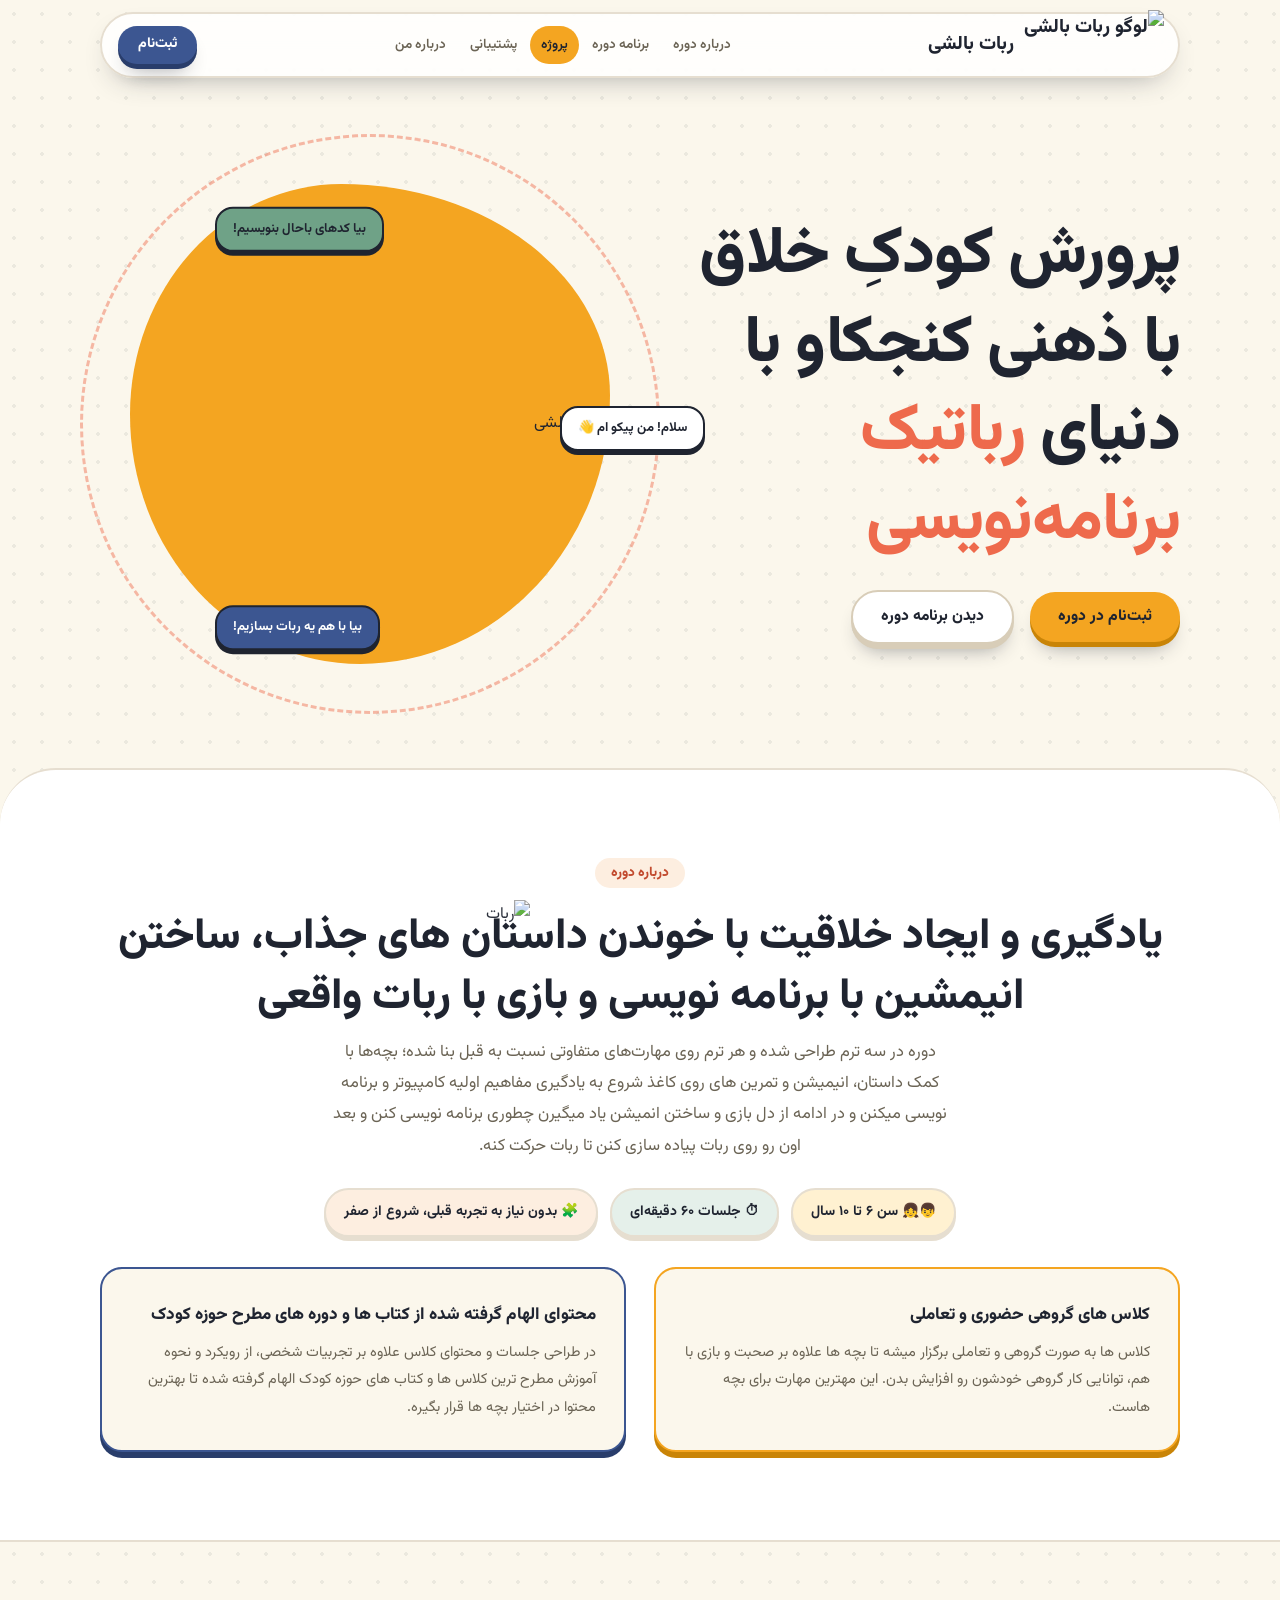
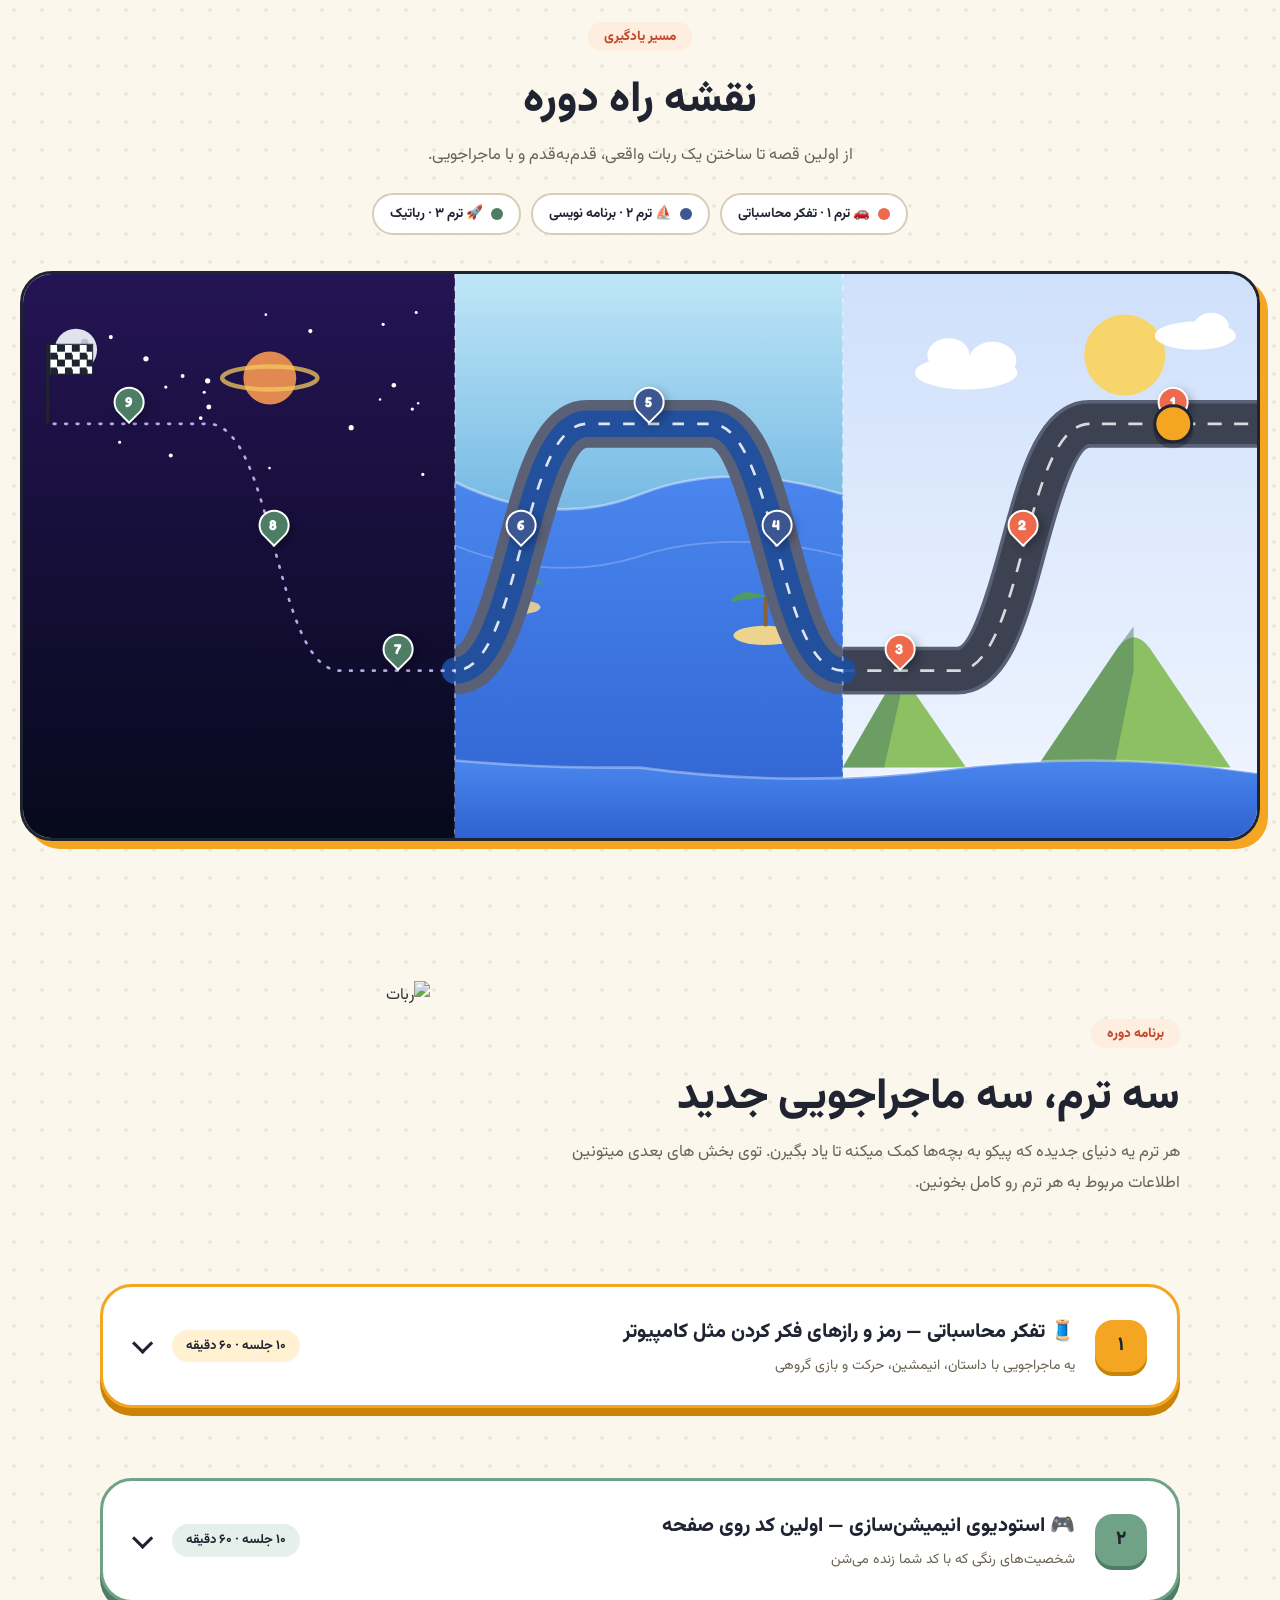
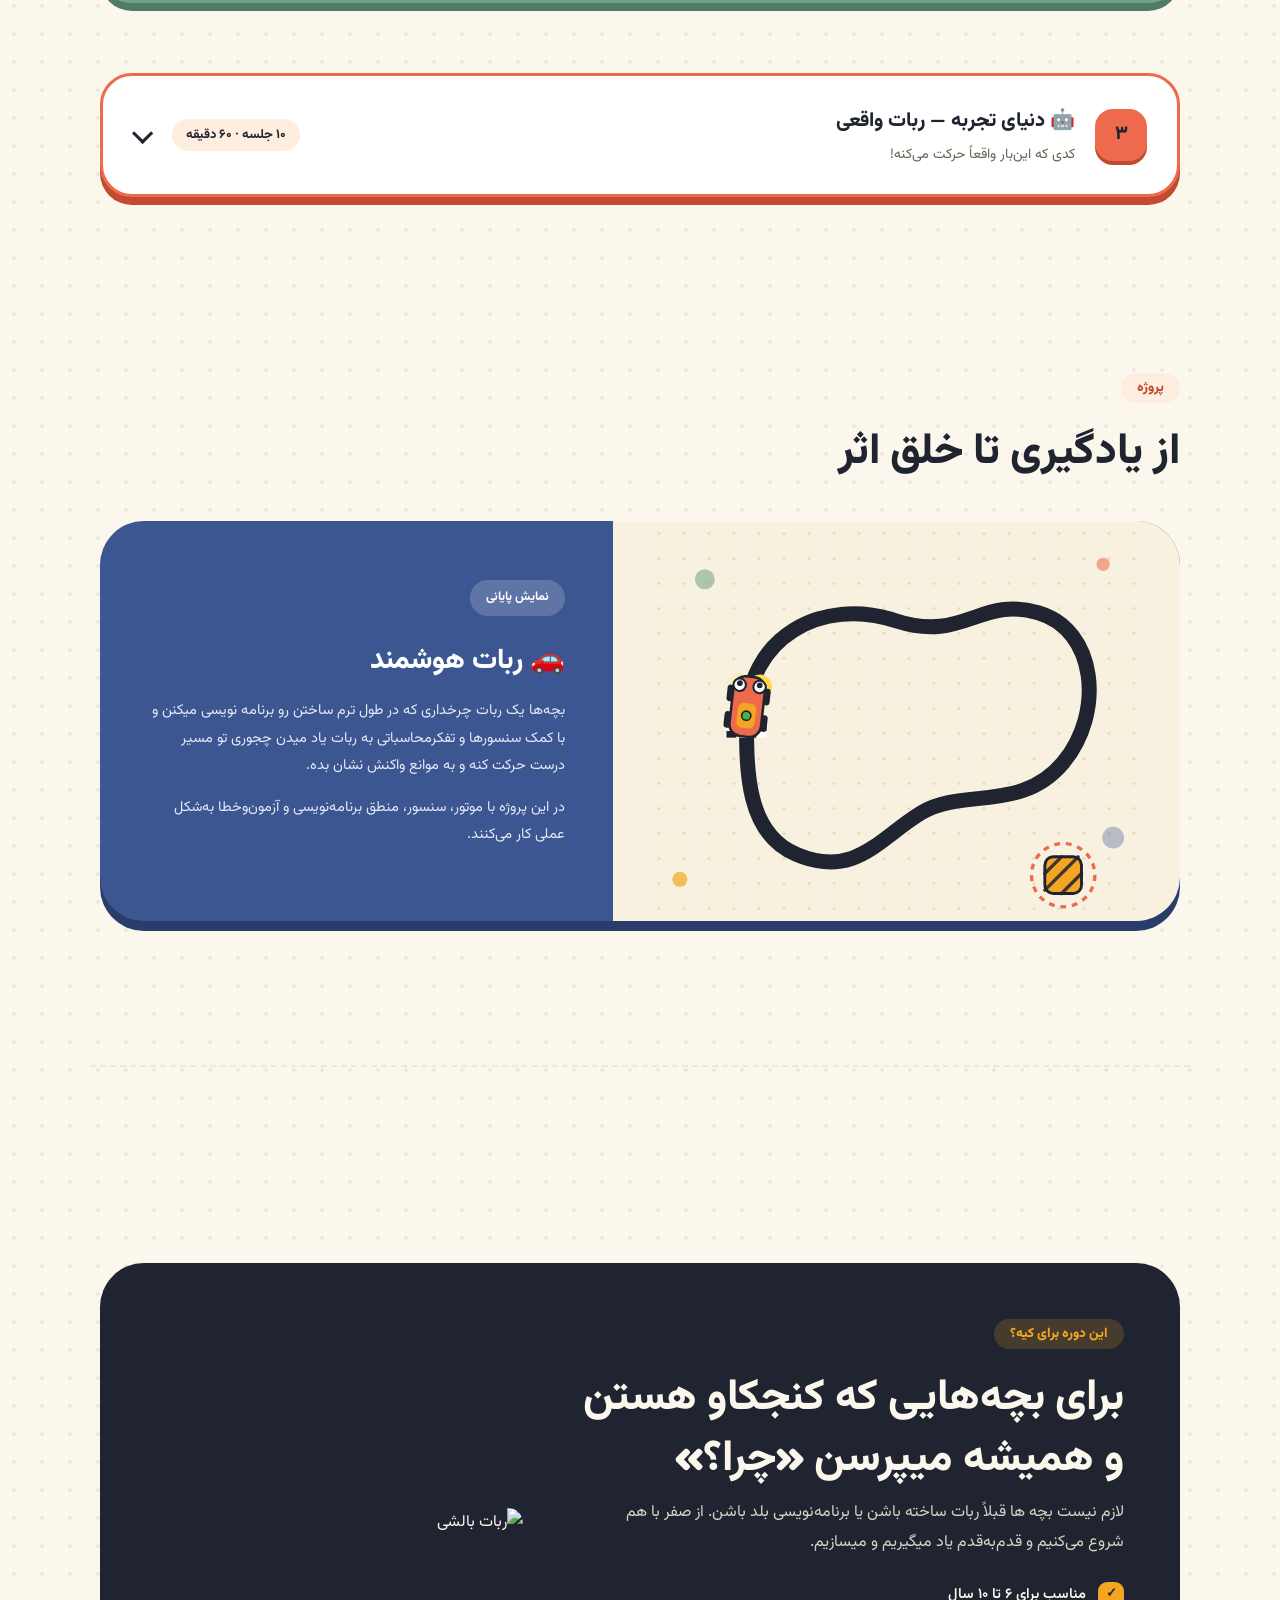
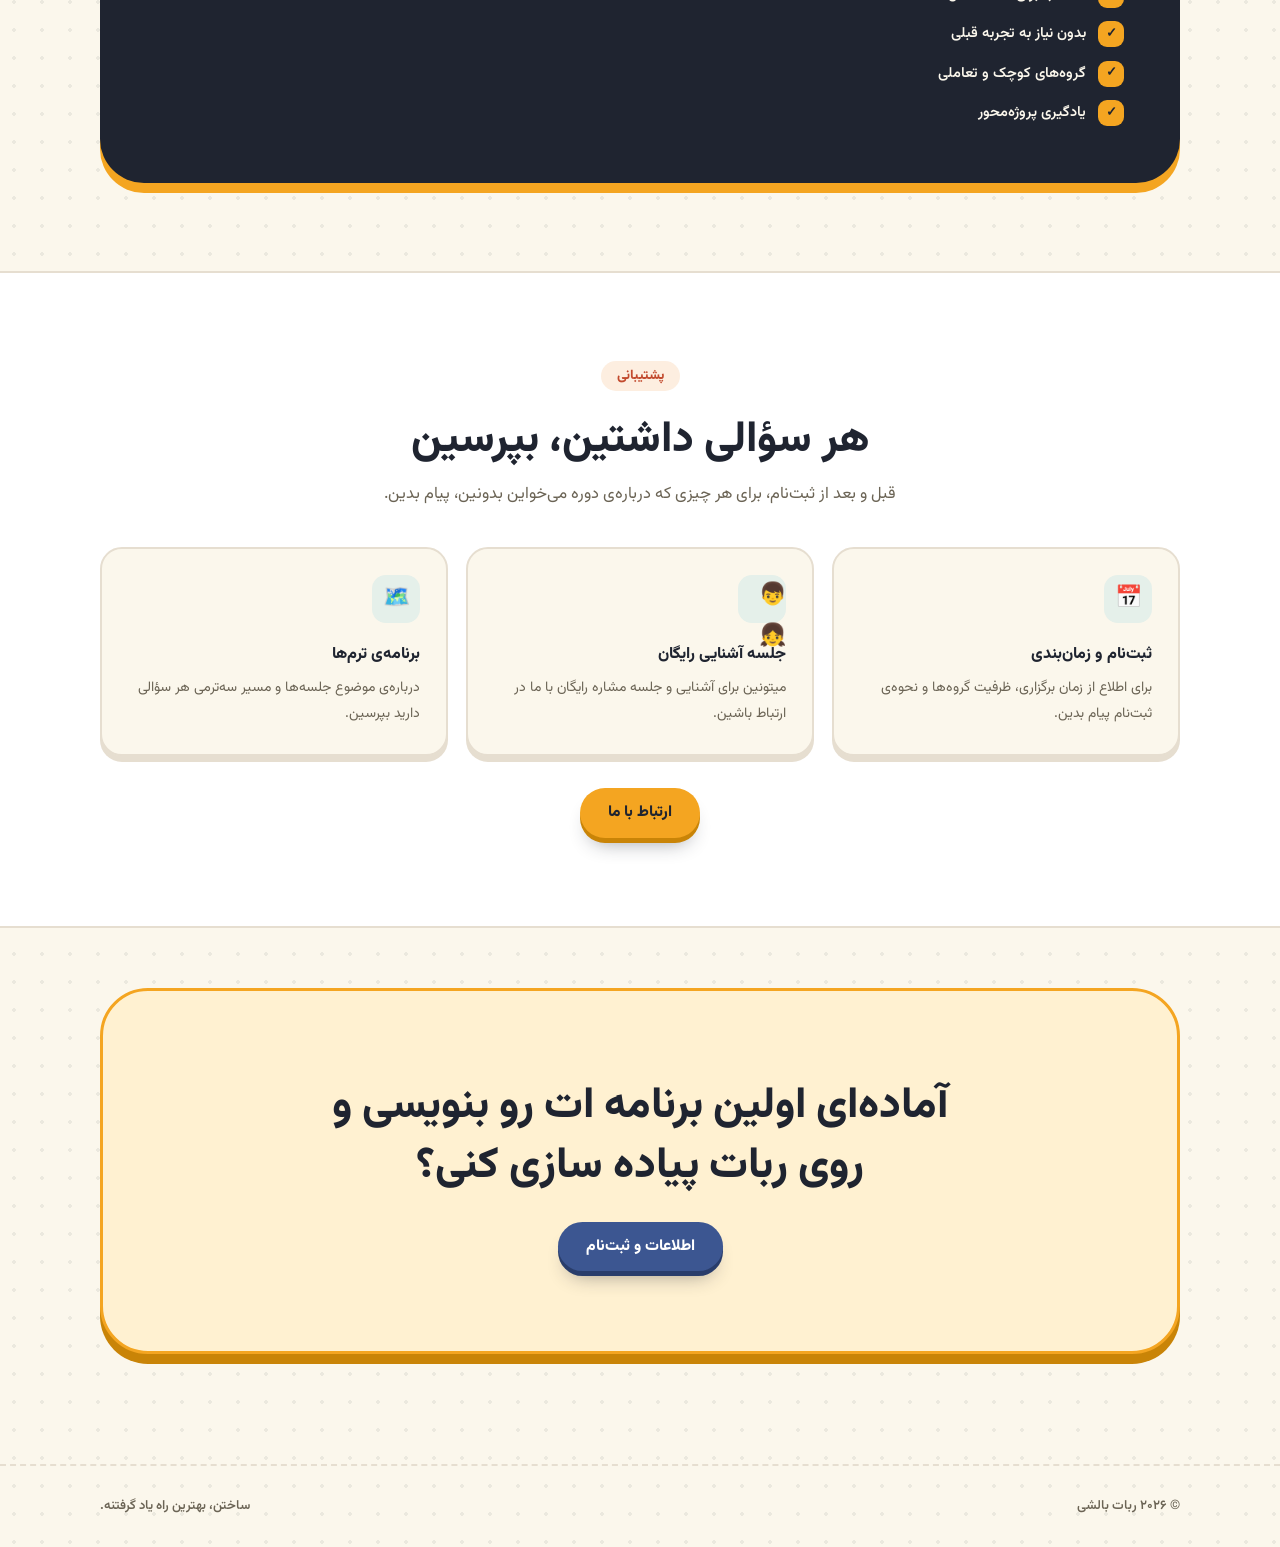
==== index.html @ 6a8cf18a "clean the code" ====
<!DOCTYPE html>
<html lang="fa" dir="rtl">
  <!-- Google tag (gtag.js) -->
<script async src="https://www.googletagmanager.com/gtag/js?id=G-LQQ4ME4WLW"></script>
<script>
  window.dataLayer = window.dataLayer || [];
  function gtag(){dataLayer.push(arguments);}
  gtag('js', new Date());

  gtag('config', 'G-LQQ4ME4WLW');
</script>
<head>
<meta charset="UTF-8">
<meta name="viewport" content="width=device-width, initial-scale=1.0">
<title>ربات بالشی | دوره رباتیک و برنامه‌نویسی کودکان</title>

<script>document.documentElement.classList.add('js');</script>
<link rel="preconnect" href="https://fonts.googleapis.com">
<link rel="preconnect" href="https://fonts.gstatic.com" crossorigin>
<link href="https://fonts.googleapis.com/css2?family=Fredoka:wght@500;600;700&family=Vazirmatn:wght@400;500;600;700;800&display=swap" rel="stylesheet">

<link rel="stylesheet" href="style.css">
</head>
<body>


<header>
  <div class="wrap nav">
    <a href="#" class="brand"><img src="assets/logo.png" alt="لوگو ربات بالشی" style="height: 70px; width: auto; vertical-align: middle;">ربات بالشی</a>
    <div class="nav-quick">
      <a href="#curriculum" data-i18n="nav_curriculum">برنامه دوره</a>
      <a href="instructor.html" data-i18n="nav_instructor">درباره من</a>
    </div>
    <nav class="nav-links" id="navLinks">
      <a href="#about" data-i18n="nav_about">درباره دوره</a>
      <a href="#curriculum" data-i18n="nav_curriculum">برنامه دوره</a>
      <a href="#project" data-i18n="nav_project">نمونه پروژه</a>
      <a href="#support" data-i18n="nav_support">پشتیبانی</a>
      <a href="instructor.html" data-i18n="nav_instructor">درباره من</a>
    </nav>
    <div class="nav-right">
      <!-- <div class="switcher">
        <div class="lang-group" role="group" aria-label="Language">
          <button class="lang-btn" data-lang="fa" onclick="setLang('fa')">فا</button>
          <button class="lang-btn" data-lang="en" onclick="setLang('en')">EN</button>
          <button class="lang-btn" data-lang="it" onclick="setLang('it')">IT</button>
        </div>
        <button class="theme-btn" id="themeBtn" onclick="toggleTheme()" aria-label="Toggle theme">🌙</button>
      </div> -->
      <a href="#register" class="nav-cta" data-i18n="nav_cta">ثبت‌نام</a>
      <button type="button" class="menu-btn" id="menuBtn" aria-expanded="false" aria-controls="navLinks"><i></i><i></i><i></i><span class="sr-only" data-i18n="nav_menu">منو</span></button>
    </div>
  </div>
</header>


<main>
  <!-- HERO -->
  <section class="hero" style="position: relative;">
    <div class="wrap hero-grid">
      <div>
        <h1 data-i18n="hero_h1">کودکان خلاق و کنکجاو با کدنویسی، رباتیک و هوش مصنوعی</h1>
        <div class="hero-actions">
          <a href="#register" class="btn btn-solid" data-i18n="btn_register">ثبت‌نام در دوره</a>
          <a href="#curriculum" class="btn btn-ghost" data-i18n="btn_curriculum">دیدن برنامه دوره</a>
        </div>
      </div>

      <div class="hero-art">
        <div class="art-blob" data-depth="-10"></div>
          <div class="speech speech-1" data-i18n="speech_1">سلام! من ربات بالشی ام 👋</div>
          <div class="speech speech-2" data-i18n="speech_2">بیا با کمک من یه ربات بسازیم!</div>
          <div class="speech speech-3" data-i18n="speech_3">بیا با هم کدهای باحال بنویسیم!</div>
        <img src="assets/pillowBot.png" alt="ربات بالشی" class="robot-head-img" data-depth="12" draggable="false">
      </div>
    </div>
  </section>

  <!-- ABOUT / SOURCES -->
  <section class="about" id="about" style="position: relative;">
     <img src="assets/pillowBot_majic.png" alt="ربات" class="moving-sticker pos-about-1" data-depth="14" draggable="false" style="width: 450px; top: 130px; left: 80px;">
    <div class="wrap">
      <div class="kicker" data-i18n="about_kicker">درباره دوره</div>
      <h2 data-i18n="about_h2" class="text-center">یادگیری قدم‌به‌قدم، از بازی تا کدنویسی واقعی</h2>
      <p class="lede" data-i18n="about_lede">
        دوره در سه ترم پشت‌سرهم طراحی شده و هر ترم روی مهارت‌های ترم قبل بنا می‌شود؛ بچه‌ها بدون این‌که حس کنند دارند «درس» می‌خوانند، مفاهیم اصلی علوم کامپیوتر را از دل بازی و ساختن یاد می‌گیرند.
      </p>
      <div class="fact-row">
        <div class="fact-chip" data-i18n="fact1">👦 سن ۶ تا ۱۰ سال</div>
        <div class="fact-chip" data-i18n="fact2">⏱ جلسات ۶۰ دقیقه‌ای</div>
        <div class="fact-chip" data-i18n="fact3">🧩 بدون نیاز به تجربه قبلی</div>
      </div>

      <div class="about-grid">
        <div class="about-card reveal">
          <h3 data-i18n="card1_title">گروه کوچک، توجه بیشتر</h3>
          <p data-i18n="card1_p">هر گروه فقط ۵ کودک است تا هر بچه در طول جلسه واقعاً دست‌به‌کار شود، نه فقط تماشا کند.</p>
        </div>
        <div class="about-card reveal">
          <h3 data-i18n="card2_title">منبع و الهام‌بخش دوره</h3>
          <p data-i18n="card2_p"></p>
        </div>
      </div>
    </div>
  </section>

<!-- ROADMAP -->
  <section class="roadmap-section" id="roadmap">
    <div class="wrap">
      <div class="kicker" data-i18n="rm_kicker">مسیر یادگیری</div>
      <h2 data-i18n="rm_h2">نقشه راه دوره </h2>
      <p class="lede" data-i18n="rm_lede">از اولین قصه تا ساختن یک ربات واقعی، قدم‌به‌قدم و با ماجراجویی.</p>
      <div class="rm-legend">
        <span class="rm-chip t1" data-i18n="rm_t1">ترم ۱ · تفکر محاسابی</span>
        <span class="rm-chip t2" data-i18n="rm_t2">ترم ۲ · برنامه نویسی</span>
        <span class="rm-chip t3" data-i18n="rm_t3">ترم ۳ · رباتیک</span>
      </div>
    </div>

    <div class="rm-frame">
      <div class="rm-scroll">
        <div class="rm-stage">
          <svg class="rm-svg" viewBox="0 0 1400 640" aria-hidden="true">
            <defs>
              <linearGradient id="zone1Sky" x1="0" y1="0" x2="0" y2="1">
                <stop offset="0" style="stop-color:var(--rm-sky-a)"/><stop offset="1" style="stop-color:var(--rm-sky-b)"/>
              </linearGradient>
              <linearGradient id="zone2Sky" x1="0" y1="0" x2="0" y2="1">
                <stop offset="0" stop-color="#bfe6f7"/><stop offset=".55" stop-color="#5fabde"/><stop offset="1" stop-color="#215f9e"/>
              </linearGradient>
              <linearGradient id="zone3Sky" x1="0" y1="0" x2="0" y2="1">
                <stop offset="0" stop-color="#241454"/><stop offset="1" stop-color="#07091c"/>
              </linearGradient>
              <linearGradient id="rmSea" x1="0" y1="0" x2="0" y2="1">
                <stop offset="0" stop-color="#4a86ee"/><stop offset="1" stop-color="#2f62d0"/>
              </linearGradient>
            </defs>

            <!-- three worlds, side by side: term 1 = road, term 2 = sea, term 3 = space -->
            <rect x="0" y="0" width="470" height="640" fill="url(#zone1Sky)"/>
            <rect x="470" y="0" width="440" height="640" fill="url(#zone2Sky)"/>
            <rect x="910" y="0" width="490" height="640" fill="url(#zone3Sky)"/>

            <!-- ===== world 1 — by road (term 1) ===== -->
            <circle class="rm-sun" cx="150" cy="92" r="46"/>
            <g class="rm-cloud"><ellipse cx="70" cy="70" rx="46" ry="16"/><ellipse cx="52" cy="60" rx="20" ry="16"/></g>
            <g class="rm-cloud"><ellipse cx="330" cy="112" rx="58" ry="19"/><ellipse cx="300" cy="98" rx="27" ry="21"/><ellipse cx="350" cy="92" rx="24" ry="19"/></g>
            <g class="rm-hill">
              <path class="h1" d="M30 560 L122 424 Q140 400 158 424 L250 560Z"/>
              <path class="h2" d="M140 400 Q158 424 158 424 L250 560 L162 560 L140 450Z"/>
              <path class="h1" d="M330 560 L392 470 Q405 452 418 470 L470 560Z"/>
              <path class="h2" d="M405 452 Q418 470 418 470 L470 560 L423 560 L405 480Z"/>
            </g>
            <path class="rm-road-edge" d="M-20 170 H190 C265 170 265 450 340 450 H470"/>
            <path class="rm-road" d="M-20 170 H190 C265 170 265 450 340 450 H470"/>
            <path class="rm-road-dash" id="road1" d="M-20 170 H190 C265 170 265 450 340 450 H470"/>

            <!-- ===== world 2 — by sea (term 2) ===== -->
            <path class="rm-ocean" d="M470 250 Q600 210 700 250 T910 236 V640 H470Z"/>
            <path class="rm-ocean-line" d="M470 250 Q600 210 700 250 T910 236"/>
            <path class="rm-ocean-line soft" d="M470 320 Q600 288 700 320 T910 308"/>
            <g class="rm-island">
              <ellipse cx="558" cy="410" rx="36" ry="11"/>
              <rect x="555" y="366" width="5" height="34" rx="2"/>
              <path d="M558 366 Q532 356 522 376 Q542 370 558 366Z"/>
              <path d="M558 366 Q586 354 598 372 Q574 368 558 366Z"/>
            </g>
            <g class="rm-island small">
              <ellipse cx="838" cy="378" rx="25" ry="8"/>
              <rect x="836" y="346" width="4" height="26" rx="2"/>
              <path d="M838 346 Q818 338 810 353 Q826 349 838 346Z"/>
            </g>
            <path class="rm-road-edge" d="M470 450 C545 450 545 170 620 170 H760 C835 170 835 450 910 450"/>
            <path class="rm-sea-lane" d="M470 450 C545 450 545 170 620 170 H760 C835 170 835 450 910 450"/>
            <path class="rm-sea-dash" id="road2" d="M470 450 C545 450 545 170 620 170 H760 C835 170 835 450 910 450"/>

            <!-- ===== world 3 — in space (term 3) ===== -->
            <g class="rm-stars"><circle cx="1074.0" cy="64.7" r="2.4"/><circle cx="958.3" cy="153.3" r="1.9"/><circle cx="951.7" cy="146.7" r="1.4"/><circle cx="1124.5" cy="46.1" r="1.5"/><circle cx="1120.3" cy="220.2" r="1.5"/><circle cx="1027.7" cy="174.3" r="2.9"/><circle cx="1190.5" cy="121.2" r="3.0"/><circle cx="946.4" cy="227.4" r="1.8"/><circle cx="991.4" cy="57.1" r="1.8"/><circle cx="1300.4" cy="71.6" r="2.3"/><circle cx="1218.9" cy="115.7" r="2.2"/><circle cx="953.9" cy="43.7" r="1.7"/><circle cx="1238.0" cy="128.3" r="1.8"/><circle cx="1194.4" cy="134.2" r="1.8"/><circle cx="1290.4" cy="190.8" r="1.7"/><circle cx="1189.2" cy="150.8" r="2.8"/><circle cx="1260.5" cy="96.2" r="3.0"/><circle cx="979.3" cy="126.2" r="2.6"/><circle cx="994.9" cy="142.5" r="1.4"/><circle cx="1232.4" cy="205.9" r="2.3"/><circle cx="1327.7" cy="102.2" r="2.5"/><circle cx="1198.4" cy="163.4" r="2.1"/></g>
            <circle class="rm-planet" cx="1120" cy="118" r="30"/>
            <ellipse class="rm-planet-ring" cx="1120" cy="118" rx="54" ry="13"/>
            <circle class="rm-moon" cx="1340" cy="86" r="24"/>
            <circle class="rm-moon-crater" cx="1330" cy="78" r="4.5"/>
            <circle class="rm-moon-crater" cx="1349" cy="94" r="3.5"/>
            <path class="rm-trail" id="road3" d="M910 450 H1040 C1115 450 1115 170 1190 170 H1372"/>

            <!-- soft dashed dividers where one world meets the next -->
            <line class="rm-zone-divider" x1="470" y1="0" x2="470" y2="640"/>
            <line class="rm-zone-divider" x1="910" y1="0" x2="910" y2="640"/>

            <!-- shoreline: only under the road and sea worlds -->
            <path d="M0 566 Q175 540 350 562 T700 560 Q810 561 910 552 V640 H0Z" fill="url(#rmSea)"/>
            <path d="M0 566 Q175 540 350 562 T700 560 Q810 561 910 552" fill="none" stroke="#fff" stroke-opacity=".35" stroke-width="3"/>
          </svg>

          <div class="rm-stop t1 flat-high" style="--x:6.79;--y:26.56;--i:1" role="button" tabindex="0" aria-pressed="false">
            <img class="rm-mascot" src="assets/pillowBot_taxi.png" alt="" draggable="false">
            <div class="rm-pin"><span>1</span></div>
            <!-- <div class="rm-label" data-i18n="rm_s1">🗺️ نقشه‌ی قدم‌ها</div> -->
          </div>
          <div class="rm-stop t1 down below" style="--x:18.93;--y:48.44;--i:2" role="button" tabindex="0" aria-pressed="false">
            <div class="rm-pin"><span>2</span></div>
            <!-- <div class="rm-label" data-i18n="rm_s2">🔍 شکارچی الگو</div> -->
          </div>
          <div class="rm-stop t1 flat-low" style="--x:28.93;--y:70.31;--i:3" role="button" tabindex="0" aria-pressed="false">
            <div class="rm-pin"><span>3</span></div>
            <!-- <div class="rm-label" data-i18n="rm_s3">🐞 شکار باگ</div> -->
          </div>
          <div class="rm-stop t2 up" style="--x:38.93;--y:48.44;--i:4" role="button" tabindex="0" aria-pressed="false">
            <div class="rm-pin"><span>4</span></div>
            <!-- <div class="rm-label" data-i18n="rm_s4">🎮 سلام اسکرچ</div> -->
          </div>
          <div class="rm-stop t2 flat-high" style="--x:49.29;--y:26.56;--i:5" role="button" tabindex="0" aria-pressed="false">
            <img class="rm-mascot" src="assets/pillowBot_pirate.png" alt="" draggable="false">
            <div class="rm-pin"><span>5</span></div>
            <!-- <div class="rm-label" data-i18n="rm_s5">🚀 بازی فضایی</div> -->
          </div>
          <div class="rm-stop t2 down" style="--x:59.64;--y:48.44;--i:6" role="button" tabindex="0" aria-pressed="false">
            <div class="rm-pin"><span>6</span></div>
            <!-- <div class="rm-label" data-i18n="rm_s6">🎬 جشنواره انیمیشن</div> -->
          </div>
          <div class="rm-stop t3 flat-low" style="--x:69.64;--y:70.31;--i:7" role="button" tabindex="0" aria-pressed="false">
            <div class="rm-pin"><span>7</span></div>
            <!-- <div class="rm-label" data-i18n="rm_s7">🤖 سلام ربات</div> -->
          </div>
          <div class="rm-stop t3 up below" style="--x:79.64;--y:48.44;--i:8" role="button" tabindex="0" aria-pressed="false">
            <img class="rm-mascot" src="assets/pillowBot_nasa.png" alt="" draggable="false">
            <div class="rm-pin"><span>8</span></div>
            <!-- <div class="rm-label" data-i18n="rm_s8">👀 چشم‌های ربات</div> -->
          </div>
          <div class="rm-stop t3 flat-high" style="--x:91.43;--y:26.56;--i:9" role="button" tabindex="0" aria-pressed="false">
            <div class="rm-pin"><span>9</span></div>
            <!-- <div class="rm-label" data-i18n="rm_s9">🚗 ماشین هوشمند</div> -->
          </div>

          <div class="rm-finish" style="--x:98.00;--y:26.56">
            <div class="rm-flag"></div>
            <!-- <div class="rm-label" data-i18n="rm_finish">🏁 خط پایان</div> -->
          </div>

          <div class="rm-rider" id="rmRider" style="--x:6.79;--y:26.56" aria-hidden="true"><span></span></div>
        </div>
      </div>
      <p class="rm-hint" data-i18n="rm_hint">↔ برای دیدن کل مسیر بکشید</p>

      <!-- کارت توضیح ایستگاه انتخاب‌شده (با JS پر می‌شود) -->
      <!-- <div class="rm-panel" id="rmPanel" aria-live="polite">
        <img class="rm-panel-img" id="rmPanelImg" alt="" draggable="false">
        <div class="rm-panel-body">
          <span class="rm-chip" id="rmPanelTerm"></span>
          <h3 id="rmPanelTitle"></h3>
          <p id="rmPanelDesc"></p>
        </div>
        <div class="rm-panel-ctrl">
          <span class="rm-count" id="rmCount"></span>
          <button type="button" class="rm-panel-link" id="rmPanelLink" data-i18n="rm_more"></button>
          <div class="rm-btns">
            <button type="button" class="btn btn-ghost rm-btn" id="rmPrev" data-i18n="rm_prev">قبلی</button>
            <button type="button" class="btn btn-ghost rm-btn" id="rmPlay"></button>
            <button type="button" class="btn btn-solid rm-btn" id="rmNext" data-i18n="rm_next">بعدی</button>
          </div>
        </div>
      </div> -->
    </div>
  </section>

  <!-- CURRICULUM -->
  <section class="curriculum" id="curriculum" style="position: relative;">
    <img src="assets/pillowBot_student.png" alt="ربات" class="moving-sticker pos-curr-1" data-depth="18" draggable="false" style="width: 400px; top: 50px; right: 850px;">

    <div class="wrap">
      <div class="kicker" data-i18n="curriculum_kicker">برنامه دوره</div>
      <h2 data-i18n="curriculum_h2">سه ترم، سه دنیای ماجراجویی</h2>
      <p class="lede" data-i18n="curriculum_lede"></p>

      <div class="levels" id="curriculum-levels">
        <div class="level" id="level1">
          <div class="level-head" onclick="this.parentElement.classList.toggle('active')">
            <div class="level-num">۱</div>
            <div>
              <div class="level-title" data-i18n="level1_title"></div>
              <div class="level-sub" data-i18n="level1_sub"></div>
            </div>
            <div class="level-meta" data-i18n="level1_meta">۱۲ جلسه · ۶۰ دقیقه</div>
          </div>
          <div class="level-body">
            <p class="level-desc" data-i18n="level1_desc">
              بدون این‌که حتی یه کامپیوتر لمس کنن، بچه‌ها با قصه، بازی و حرکت توی کلاس،
              مثل یه کاراگاه رمزها رو کشف می‌کنن و برای دنیای بعدی آماده می‌شن.
            </p>
            <div class="unit-grid">
              <div class="unit"><b data-i18n="l1u1b"></b><span data-i18n="l1u1s"></span></div>
              <div class="unit"><b data-i18n="l1u2b"></b><span data-i18n="l1u2s"></span></div>
              <div class="unit"><b data-i18n="l1u3b"></b><span data-i18n="l1u3s"></span></div>
              <div class="unit"><b data-i18n="l1u4b"></b><span data-i18n="l1u4s"></span></div>
              <div class="unit"><b data-i18n="l1u5b"></b><span data-i18n="l1u5s"></span></div>
              <div class="unit"><b data-i18n="l1u6b"></b><span data-i18n="l1u6s"></span></div>
              <div class="unit"><b data-i18n="l1u7b"></b><span data-i18n="l1u7s"></span></div>
              <div class="unit"><b data-i18n="l1u8b"></b><span data-i18n="l1u8s"></span></div>
              <div class="unit"><b data-i18n="l1u9b"></b><span data-i18n="l1u9s"></span></div>
              <div class="unit"><b data-i18n="l1u10b"></b><span data-i18n="l1u10s"></span></div>
            </div>
          </div>
        </div>

        <div class="level" id="level2">
          <div class="level-head" onclick="this.parentElement.classList.toggle('active')">
            <div class="level-num">۲</div>
            <div>
              <div class="level-title" data-i18n="level2_title"></div>
              <div class="level-sub" data-i18n="level2_sub"></div>
            </div>
            <div class="level-meta" data-i18n="level2_meta">به‌زودی</div>
          </div>
          <div class="level-body">
            <p class="level-desc" data-i18n="level2_desc">
              همون چیزایی که بدون کامپیوتر یاد گرفتن، این‌بار با کشیدن و چیدن قطعه‌های
              رنگی، به حرکت، صدا و بازی روی صفحه تبدیل می‌شه.
            </p>
            <div class="unit-grid">
              <div class="unit"><b data-i18n="l2u1b"></b><span data-i18n="l2u1s"></span></div>
              <div class="unit"><b data-i18n="l2u2b"></b><span data-i18n="l2u2s"></span></div>
              <div class="unit"><b data-i18n="l2u3b"></b><span data-i18n="l2u3s"></span></div>
              <div class="unit"><b data-i18n="l2u4b"></b><span data-i18n="l2u4s"></span></div>
              <div class="unit"><b data-i18n="l2u5b"></b><span data-i18n="l2u5s"></span></div>
              <div class="unit"><b data-i18n="l2u6b"></b><span data-i18n="l2u6s"></span></div>
              <div class="unit"><b data-i18n="l2u7b"></b><span data-i18n="l2u7s"></span></div>
              <div class="unit"><b data-i18n="l2u8b"></b><span data-i18n="l2u8s"></span></div>
              <div class="unit"><b data-i18n="l2u9b"></b><span data-i18n="l2u9s"></span></div>
              <div class="unit"><b data-i18n="l2u10b"></b><span data-i18n="l2u10s"></span></div>
            </div>
          </div>
        </div>

        <div class="level" id="level3">
        <div class="level-mascot"></div>
          <div class="level-head" onclick="this.parentElement.classList.toggle('active')">
            <div class="level-num">۳</div>
            <div>
              <div class="level-title" data-i18n="level3_title">🤖 دنیای تجربه — ربات واقعی</div>
              <div class="level-sub" data-i18n="level3_sub">کدی که این‌بار واقعاً حرکت می‌کنه!</div>
            </div>
            <div class="level-meta" data-i18n="level3_meta">به‌زودی</div>
          </div>
          <div class="level-body">
            <p class="level-desc" data-i18n="level3_desc">
              کدی که تا این‌جا روی صفحه نوشتن، حالا یه ربات واقعی رو حرکت می‌ده؛ با
              سنسور و موتور، رفتار ربات خودشون رو طراحی می‌کنن.
            </p>
            <div class="unit-grid">
              <div class="unit"><b data-i18n="l3u1b"></b><span data-i18n="l3u1s"></span></div>
              <div class="unit"><b data-i18n="l3u2b"></b><span data-i18n="l3u2s"></span></div>
              <div class="unit"><b data-i18n="l3u3b"></b><span data-i18n="l3u3s"></span></div>
              <div class="unit"><b data-i18n="l3u4b"></b><span data-i18n="l3u4s"></span></div>
              <div class="unit"><b data-i18n="l3u5b"></b><span data-i18n="l3u5s"></span></div>
              <div class="unit"><b data-i18n="l3u6b"></b><span data-i18n="l3u6s"></span></div>
              <div class="unit"><b data-i18n="l3u7b"></b><span data-i18n="l3u7s"></span></div>
              <div class="unit"><b data-i18n="l3u8b"></b><span data-i18n="l3u8s"></span></div>
              <div class="unit"><b data-i18n="l3u9b"></b><span data-i18n="l3u9s"></span></div>
              <div class="unit"><b data-i18n="l3u10b"></b><span data-i18n="l3u10s"></span></div>
              <!-- <div class="unit"><b data-i18n="l3u11b"></b><span data-i18n="l3u11s"></span></div>
              <div class="unit"><b data-i18n="l3u12b"></b><span data-i18n="l3u12s"></span></div> -->
            </div>
          </div>
        </div>
      </div>
    </div>
  </section>

  <!-- PROJECT -->
  <section class="project" id="project">
    <img src="assets/pillowBot_programmer.png" alt="" class="moving-sticker pos-proj-1" data-depth="16" draggable="false" style="width: 400px; top: 200px; right: 10px;">
    <div class="wrap">
      <div class="kicker" data-i18n="project_kicker">یک نمونه فعالیت</div>
      <h2 data-i18n="project_h2">فقط یاد نمی‌گیرند؛ می‌سازند</h2>

      <div class="project-box reveal">
        <div class="project-image">
          <svg id="lfScene" class="lf-scene" viewBox="0 0 600 480" aria-hidden="true">
            <defs>
              <pattern id="lfDots" width="30" height="30" patternUnits="userSpaceOnUse"><circle cx="15" cy="15" r="1.8" fill="#e6d9b8"/></pattern>
            </defs>
            <rect width="600" height="480" fill="#f8f1df"/>
            <rect width="600" height="480" fill="url(#lfDots)"/>
            <circle cx="70" cy="70" r="12" fill="#6fa287" opacity=".55"/>
            <circle cx="548" cy="52" r="8" fill="#ee6a4c" opacity=".55"/>
            <circle cx="40" cy="430" r="9" fill="#f4a521" opacity=".7"/>
            <circle cx="560" cy="380" r="13" fill="#3c5691" opacity=".35"/>
            <!-- مسیر (نوار مشکی) -->
            <path id="lfPath" d="M120 240 C120 140 210 90 300 120 C380 146 400 90 470 110 C540 130 550 230 500 290 C450 350 380 320 330 350 C280 380 250 430 180 400 C120 375 120 300 120 240 Z"
                  fill="none" stroke="#1f2430" stroke-width="18" stroke-linecap="round" stroke-linejoin="round"/>
            <!-- خط شروع -->
            <g transform="translate(96 244)" fill="#1f2430">
              <rect x="0" y="0" width="12" height="8" fill="#fff"/><rect x="12" y="0" width="12" height="8"/><rect x="24" y="0" width="12" height="8" fill="#fff"/><rect x="36" y="0" width="12" height="8"/>
              <rect x="0" y="8" width="12" height="8"/><rect x="12" y="8" width="12" height="8" fill="#fff"/><rect x="24" y="8" width="12" height="8"/><rect x="36" y="8" width="12" height="8" fill="#fff"/>
            </g>
            <!-- ربات -->
            <g id="lfBot" class="lf-bot" tabindex="0">
              <circle class="lf-gl" cx="27" cy="-12" r="15" fill="#ffd84d" opacity="0"/>
              <circle class="lf-gr" cx="27" cy="12" r="15" fill="#ffd84d" opacity="0"/>
              <g class="lf-waves" fill="none" stroke="#ee6a4c" stroke-width="4" stroke-linecap="round">
                <path d="M50 -10 A14 14 0 0 1 50 10"/><path d="M60 -18 A26 26 0 0 1 60 18"/><path d="M70 -26 A38 38 0 0 1 70 26"/>
              </g>
              <g fill="#1f2430">
                <rect x="-26" y="-26" width="20" height="9" rx="4"/><rect x="-26" y="17" width="20" height="9" rx="4"/>
                <rect x="6" y="-26" width="20" height="9" rx="4"/><rect x="6" y="17" width="20" height="9" rx="4"/>
              </g>
              <rect x="-34" y="-19" width="72" height="38" rx="14" fill="#ee6a4c" stroke="#1f2430" stroke-width="3"/>
              <rect x="-24" y="-11" width="30" height="22" rx="7" fill="#f4a521"/>
              <circle class="lf-led" cx="-9" cy="0" r="5.5" fill="#4bb543" stroke="#1f2430" stroke-width="2"/>
              <circle cx="27" cy="-12" r="7.5" fill="#fff" stroke="#1f2430" stroke-width="2.5"/><circle cx="29" cy="-12" r="3.5" fill="#1f2430"/>
              <circle cx="27" cy="12" r="7.5" fill="#fff" stroke="#1f2430" stroke-width="2.5"/><circle cx="29" cy="12" r="3.5" fill="#1f2430"/>
            </g>
            <!-- مانع (قابل کشیدن) -->
            <g id="lfObstacle" class="lf-obstacle" tabindex="0" transform="translate(500 425)">
              <circle class="lf-hint" r="38" fill="none" stroke="#ee6a4c" stroke-width="4" stroke-dasharray="7 7"/>
              <rect x="-22" y="-22" width="44" height="44" rx="10" fill="#f4a521" stroke="#1f2430" stroke-width="3.5"/>
              <path d="M-22 -2 L-2 -22 M-22 18 L18 -22 M-2 22 L22 -2" stroke="#1f2430" stroke-width="4" stroke-linecap="round" opacity=".85"/>
            </g>
          </svg>
        </div>
        <div class="project-content">
          <span class="tag" data-i18n="project_tag">فعالیت ترم سوم</span>
          <h3 data-i18n="project_title">🚗 ماشین هوشمند</h3>
          <p data-i18n="project_p1">
            بچه‌ها یک ربات چرخ‌دار می‌سازند و با کمک سنسور و برنامه‌نویسی به آن یاد
            می‌دهند مسیر را تشخیص دهد، حرکت کند و به موانع واکنش نشان دهد.
          </p>
          <p data-i18n="project_p2">در این پروژه با موتور، سنسور، منطق برنامه‌نویسی و آزمون‌وخطا به‌شکل عملی کار می‌کنند.</p>
        </div>
      </div>
    </div>
  </section>

  <!-- CLASS CORNER: photo / video slots — غیرفعال تا عکس/ویدیوی واقعی از کلاس آماده بشه؛ برای فعال کردن دوباره کل کامنت زیر را بردار
  <section class="gallery-section" id="gallery">
    <div class="wrap">
      <div class="kicker" data-i18n="gal_kicker">گوشه‌ی کلاس</div>
      <h2 data-i18n="gal_h2">ببینید بچه‌ها چطور می‌سازن</h2>
      <p class="lede" data-i18n="gal_lede">عکس و ویدیوهایی از کلاس و کار بچه‌ها.</p>
      برای پر کردن هر قاب، کل div.slot-ph را با عکس یا ویدیو عوض کن (فقط با رضایت والدین از بچه‌ها عکس/فیلم بگذار)
      <div class="gallery">
        <figure class="slot slot-main reveal">
          <div class="slot-ph"><span>🎥</span><b data-i18n="gal_video">ویدیوی کلاس</b><small data-i18n="gal_soon">به‌زودی</small></div>
        </figure>
        <figure class="slot reveal">
          <div class="slot-ph"><span>📷</span><b data-i18n="gal_photo1">عکس کلاس</b><small data-i18n="gal_soon">به‌زودی</small></div>
        </figure>
        <figure class="slot reveal">
          <div class="slot-ph"><span>🤖</span><b data-i18n="gal_photo2">پروژه‌ی بچه‌ها</b><small data-i18n="gal_soon">به‌زودی</small></div>
        </figure>
      </div>
    </div>
  </section>
  -->
  <div class="section-divider"></div>

  <!-- AUDIENCE -->
  <section class="audience">
    <div class="wrap">
      <div class="audience-box reveal">
        <img src="assets/pillowBot_nurse.png" alt="" class="moving-sticker pos-aud-1" draggable="false"style="position: absolute; top: -100px; right: -50px; width: 120px; z-index: 10;" >
        <img src="assets/pillowBot_traveler.png" alt="" class="moving-sticker" draggable="false" style="position: absolute; top: -100px; right: 50px; width: 120px; z-index: 10;">
        <img src="assets/pillowBot_chef.png" alt="" class="moving-sticker" draggable="false" style="position: absolute; top: -100px; right: 150px; width: 120px; z-index: 10;">
        <img src="assets/pillowBot_teacher.png" alt="" class="moving-sticker pos-aud-1" draggable="false" style="position: absolute; top: -100px; right: 250px; width: 120px; z-index: 10;">
        <img src="assets/pillowBot_police.png" alt="" class="moving-sticker pos-aud-1" draggable="false" style="position: absolute; top: -100px; right: 350px; width: 120px; z-index: 10;">
        <img src="assets/pillowBot_painter.png" alt="" class="moving-sticker pos-aud-1" draggable="false" style="position: absolute; top: -100px; right: 450px; width: 120px; z-index: 10;">
        <img src="assets/pillowBot_dentist.png" alt="" class="moving-sticker pos-aud-1" draggable="false"style="position: absolute; top: -100px; right: 550px; width: 120px; z-index: 10;" >
        <img src="assets/pillowBot_majic.png" alt="" class="moving-sticker pos-aud-1" draggable="false"style="position: absolute; top: -100px; right: 650px; width: 120px; z-index: 10;" >
        <img src="assets/pillowBot_cimist.png" alt="" class="moving-sticker pos-aud-1" draggable="false"style="position: absolute; top: -100px; right: 750px; width: 120px; z-index: 10;" >
        <img src="assets/pillowBot_chef_pizza.png" alt="" class="moving-sticker pos-aud-1" draggable="false"style="position: absolute; top: -100px; right: 850px; width: 120px; z-index: 10;" >
        <img src="assets/pillowBot_doctor.jpg" alt="" class="moving-sticker pos-aud-1" draggable="false"style="position: absolute; top: -100px; right: 950px; width: 120px; z-index: 10;" >
        <img src="assets/pillowBot_enginner.png" alt="" class="moving-sticker pos-aud-1" draggable="false"style="position: absolute; top: -100px; right: 1050px; width: 120px; z-index: 10;" >
        <div>
          <div class="kicker" data-i18n="audience_kicker">این دوره برای کیه؟</div>
          <h2 data-i18n="audience_h2">برای بچه‌هایی که دوست دارن بفهمن «چطور کار می‌کنه؟»</h2>
          <p data-i18n="audience_p">لازم نیست قبلاً ربات ساخته باشند یا برنامه‌نویسی بلد باشند. از صفر شروع می‌کنیم و قدم‌به‌قدم جلو می‌رویم.</p>
          <div class="facts">
            <div class="fact"><span class="check">✓</span><span data-i18n="aud_fact1">مناسب برای ۶ تا ۱۰ سال</span></div>
            <div class="fact"><span class="check">✓</span><span data-i18n="aud_fact2">بدون نیاز به تجربه قبلی</span></div>
            <div class="fact"><span class="check">✓</span><span data-i18n="aud_fact3"></span></div>
            <div class="fact"><span class="check">✓</span><span data-i18n="aud_fact4">یادگیری پروژه‌محور</span></div>
          </div>
        </div>
        <!-- <img src="assets/pillowBot_traveler.png" alt="" class="moving-sticker pos-aud-1" draggable="false"> -->
        <!-- <div class="age-box">
          <div class="age-label" data-i18n="age_label">سن مناسب</div>
          <div class="age-number" data-i18n="age_number">۶–۱۰</div>
          <div class="age-line" data-i18n="age_line1">سطح: مقدماتی</div>
          <div class="age-line" data-i18n="age_line2">پیش‌نیاز: ندارد</div>
        </div> -->
        <img src="assets/pillowBot.png" alt="ربات بالشی" class="robot-head-img" data-depth="12" draggable="false">
      </div>
    </div>
  </section>

  <!-- SUPPORT -->
  <section class="support" id="support" style="position: relative;">
    <img src="assets/pillowBot_gangester.png" alt="" class="moving-sticker pos-sup-1" data-depth="14" draggable="false" style="width: 400px; top: -20px; right: 1050px;">
    <div class="wrap">
      <div class="kicker" data-i18n="sup_kicker">پشتیبانی</div>
      <h2 data-i18n="sup_h2">هر سؤالی داشتید، بپرسید</h2>
      <p class="lede" data-i18n="sup_lede">قبل و بعد از ثبت‌نام، برای هر چیزی که درباره‌ی دوره می‌خواید بدونید، پیام بدید.</p>
      <div class="support-grid">
        <div class="support-card reveal">
          <div class="support-ico">📅</div>
          <h3 data-i18n="sup1_t">ثبت‌نام و زمان‌بندی</h3>
          <p data-i18n="sup1_p">برای اطلاع از زمان برگزاری، ظرفیت گروه‌ها و نحوه‌ی ثبت‌نام پیام بدید.</p>
        </div>
        <div class="support-card reveal">
          <div class="support-ico">👦👧</div>
          <h3 data-i18n="sup2_t">جلسه آشنایی رایگان</h3>
          <p data-i18n="sup2_p">میتونین برای آشنایی و جلسه مشاره رایگان با ما در ارتباط باشین</p>
        </div>
        <div class="support-card reveal">
          <div class="support-ico">🗺️</div>
          <h3 data-i18n="sup3_t">برنامه‌ی ترم‌ها</h3>
          <p data-i18n="sup3_p">درباره‌ی موضوع جلسه‌ها و مسیر سه‌ترمی هر سؤالی دارید بپرسید.</p>
        </div>
      </div>
      <div class="support-cta">
        <a href="https://t.me/Pill0wman" class="btn btn-solid" target="_blank" rel="noopener" data-i18n="sup_btn">ارتباط با من</a>
      </div>
    </div>
  </section>

  <!-- CTA -->
  <section class="cta" id="register">
    <div class="wrap reveal">
      <img src="assets/pillowBot_detective.png" alt="" class="moving-sticker pos-cta-1" draggable="false" style="width: 430px; top: 60px; right: -50px;">
      <h2 data-i18n="cta_h2">آماده‌ای اولین رباتت رو بسازی؟</h2>
      <!-- <p data-i18n="cta_p">برای اطلاع از زمان برگزاری، ظرفیت و نحوه ثبت‌نام با ما در تماس باش.</p> -->
      <p></p>
      <p></p>
      <a href="https://t.me/Pill0wman" class="btn btn-solid" onclick="window.location.href='https://t.me/Pill0wman'; return false;">اطلاعات و ثبت‌نام</a>
    </div>
  </section>
</main>

<footer>
  <div class="wrap footer-inner">
    <span data-i18n="footer_copy">© ۲۰۲۶ ربات بالشی</span>
    <span data-i18n="footer_tag">ساختن، بهترین راه یاد گرفتنه.</span>
  </div>
</footer>

<script src="script.js"></script>
</body>
</html>
---- style.css ----
/* =====================================================================
   ربات بالشی — style.css
   1. Variables   2. Base   3. Header   4. Buttons   5. Hero
   6. Mascots & effects   7. Sections   8. About   9. Curriculum
   10. Audience   11. Project (line follower)   12. Instructor
   13. CTA   14. Footer   15. Reveal & motion   16. Responsive
   ===================================================================== */

/* ---------- 1. VARIABLES ---------- */
:root{
  --ink:#1f2430;
  --paper:#fbf7ec;
  --panel:#ffffff;
  --line:#e6ded0;
  --line-strong:#d8cdb8;
  --muted:#6b6455;
  --marigold:#f4a521;
  --marigold-deep:#c98407;
  --marigold-soft:#fff1d1;
  --coral:#ee6a4c;
  --coral-deep:#c24a2e;
  --coral-soft:#fdeee0;
  --indigo:#3c5691;
  --indigo-deep:#293d6b;
  --indigo-soft:#e7ecf7;
  --sage:#6fa287;
  --sage-deep:#4d7d64;
  --sage-soft:#e5f0ea;
  --dot:rgba(31,36,48,.07);
  --radius-lg:32px;
  --radius-md:22px;
  --font-display:"Fredoka","Vazirmatn",sans-serif;
  --ease:cubic-bezier(.2,.8,.2,1);
}
@media (prefers-color-scheme: dark){
  :root:not([data-theme="light"]){
    --ink:#f1ede1;
    --paper:#17181c;
    --panel:#202127;
    --line:#33343b;
    --line-strong:#454651;
    --muted:#b0aa9d;
    --indigo-soft:#232a3c;
    --sage-soft:#1c2b24;
    --marigold-soft:#3a2f18;
    --coral-soft:#3a2a1c;
    --dot:rgba(241,237,225,.06);
  }
}
:root[data-theme="dark"]{
  --ink:#f1ede1;
  --paper:#17181c;
  --panel:#202127;
  --line:#33343b;
  --line-strong:#454651;
  --muted:#b0aa9d;
  --indigo-soft:#232a3c;
  --sage-soft:#1c2b24;
  --marigold-soft:#3a2f18;
  --coral-soft:#3a2a1c;
  --dot:rgba(241,237,225,.06);
}

/* ---------- 2. BASE ---------- */
*{box-sizing:border-box;margin:0;padding:0}
html{scroll-behavior:smooth;scroll-padding-top:96px}
.hero-grid > *, .about-grid > *, .audience-box > *, .project-box > *, .instructor-grid > *,
.support-grid > *, .gallery > *, .unit-grid > *, .contact-card > * { min-width: 0; }

body{
  font-family:"Vazirmatn",sans-serif;
  background:var(--paper);
  background-image:radial-gradient(var(--dot) 1.6px,transparent 1.6px);
  background-size:28px 28px;
  color:var(--ink);
  line-height:1.9;
  overflow-x:hidden;
  transition:background-color .2s,color .2s;
}
a{color:inherit;text-decoration:none}
img{max-width:100%;display:block}
button{font-family:inherit}
.wrap{width:min(1080px,calc(100% - 40px));margin:auto}
.text-center{text-align:center}

h1,h2,h3{font-family:var(--font-display);font-weight:800}
:focus-visible{outline:3px solid var(--indigo);outline-offset:3px;border-radius:8px}
:root[data-theme="dark"] :focus-visible{outline-color:var(--marigold)}

/* ---------- 3. HEADER (floating pill) ---------- */
header{position:sticky;top:0;z-index:50;padding:12px 0;pointer-events:none}
.nav{
  pointer-events:auto;
  height:66px;padding-inline:14px 16px;
  display:flex;align-items:center;justify-content:space-between;gap:16px;
  background:color-mix(in srgb,var(--panel) 82%,transparent);
  -webkit-backdrop-filter:blur(14px);backdrop-filter:blur(14px);
  border:2px solid var(--line);border-radius:999px;
  box-shadow:0 12px 30px -16px rgba(31,36,48,.45);
}
.brand{display:flex;align-items:center;gap:10px;font-weight:800;font-size:19px;flex:none}
.brand-mark{
  width:40px;height:40px;border-radius:14px;background:var(--marigold);
  display:grid;place-items:center;font-size:21px;
  box-shadow:0 4px 0 var(--marigold-deep);
  transition:transform .3s var(--ease);
}
.brand:hover .brand-mark{transform:rotate(-10deg) scale(1.08)}
.nav-links{display:flex;gap:2px;font-size:13.5px;font-weight:600;color:var(--muted);white-space:nowrap}
.nav-links a{padding:6px 11px;border-radius:999px;transition:background-color .2s,color .2s}
.nav-links a:hover{background:var(--marigold-soft);color:var(--ink)}
.nav-links a.active{background:var(--marigold);color:#1f2430}
.nav-right{display:flex;align-items:center;gap:12px;flex:none}
.switcher{display:flex;align-items:center;gap:8px}
.lang-group{display:flex;gap:2px;background:var(--paper);border:2px solid var(--line);border-radius:999px;padding:3px}
.lang-btn{
  border:none;background:transparent;color:var(--muted);
  font-size:12.5px;font-weight:800;padding:5px 10px;border-radius:999px;cursor:pointer;
  transition:background-color .2s,color .2s,transform .15s;
}
.lang-btn:hover{color:var(--ink)}
.lang-btn:active{transform:scale(.92)}
.lang-btn.active{background:var(--ink);color:var(--paper)}
.theme-btn{
  width:38px;height:38px;border-radius:50%;background:var(--paper);border:2px solid var(--line);
  display:grid;place-items:center;cursor:pointer;font-size:16px;flex:none;
  transition:transform .3s var(--ease);
}
.theme-btn:hover{transform:rotate(25deg) scale(1.1)}
.sr-only{position:absolute;width:1px;height:1px;padding:0;margin:-1px;overflow:hidden;clip:rect(0,0,0,0);white-space:nowrap;border:0}
.menu-btn{
  display:none;flex:none;width:38px;height:38px;border:2px solid var(--line);border-radius:50%;
  background:var(--paper);cursor:pointer;place-items:center;
}
.menu-btn i{display:block;width:16px;height:2px;background:var(--ink);border-radius:2px;margin:3px auto;transition:transform .25s var(--ease),opacity .2s}
.nav.menu-open .menu-btn i:nth-child(1){transform:translateY(5px) rotate(45deg)}
.nav.menu-open .menu-btn i:nth-child(2){opacity:0}
.nav.menu-open .menu-btn i:nth-child(3){transform:translateY(-5px) rotate(-45deg)}
/* nav-quick: the 2 links kept visible on mobile instead of being hidden behind the menu.
   Hidden on desktop because .nav-links already shows every link there. */
.nav-quick{display:none}
@media (max-width:1080px){
  .nav-links{
    display:flex;position:absolute;top:calc(100% + 10px);inset-inline:14px;flex-direction:column;gap:2px;
    background:var(--panel);border:2px solid var(--line);border-radius:22px;padding:10px;
    box-shadow:0 16px 30px -14px rgba(31,36,48,.35);
    opacity:0;visibility:hidden;translate:0 -8px;transition:opacity .2s,translate .25s var(--ease),visibility .25s;
  }
  .nav-links a{padding:10px 14px;text-align:center}
  .nav.menu-open .nav-links{opacity:1;visibility:visible;translate:0 0}
  /* the logo now opens/closes this menu, so the separate hamburger button is no longer needed */
  .menu-btn{display:none}
  /* برنامه دوره (2nd link) و درباره من (5th link) توی نوار همیشه دیده می‌شن، پس نسخه‌شون
     داخل پنل کشویی تکراریه و مخفی می‌مونه؛ بقیه (درباره دوره، نمونه پروژه، پشتیبانی) همونجا می‌مونن. */
  .nav-links a:nth-child(2),
  .nav-links a:nth-child(5){display:none}
  .nav-quick{
    display:flex;gap:2px;font-size:12.5px;font-weight:700;color:var(--muted);white-space:nowrap;
  }
  .nav-quick a{padding:6px 9px;border-radius:999px;transition:background-color .2s,color .2s}
  .nav-quick a:hover{background:var(--marigold-soft);color:var(--ink)}
  .brand{cursor:pointer}
}

/* ---------- 4. BUTTONS (chunky, press-down) ---------- */
.btn,.nav-cta{
  --b:var(--marigold);--bd:var(--marigold-deep);--bt:#1f2430;
  position:relative;display:inline-flex;align-items:center;justify-content:center;
  padding:14px 28px;border:0;border-radius:999px;cursor:pointer;
  background:var(--b);color:var(--bt);
  font-weight:800;font-size:15.5px;line-height:1.4;white-space:nowrap;
  box-shadow:0 5px 0 var(--bd),0 14px 20px -10px rgba(31,36,48,.45);
  transition:transform .15s var(--ease),box-shadow .15s var(--ease),filter .2s;
  -webkit-tap-highlight-color:transparent;
}
.btn:hover,.nav-cta:hover{transform:translateY(-3px);box-shadow:0 8px 0 var(--bd),0 18px 24px -12px rgba(31,36,48,.5);filter:brightness(1.04)}
.btn:active,.nav-cta:active{transform:translateY(4px);box-shadow:0 1px 0 var(--bd)}
.btn-solid{--b:var(--marigold);--bd:var(--marigold-deep);--bt:#1f2430}
.btn-ghost{--b:var(--panel);--bd:var(--line-strong);--bt:var(--ink);border:2px solid var(--line-strong)}
.nav-cta{--b:var(--indigo);--bd:var(--indigo-deep);--bt:#fff;padding:9px 20px;font-size:14px}


/* ---------- 5. HERO ---------- */
.hero{padding:64px 0 130px}
.hero-grid{display:grid;grid-template-columns:1.05fr .95fr;gap:56px;align-items:center;position:relative}
h1{font-size:clamp(2.3rem,5.4vw,4.1rem);line-height:1.35;letter-spacing:-.5px;margin-bottom:32px}
h1 em{
  font-style:normal;color:var(--coral);
  text-decoration:none var(--marigold) 3px;text-underline-offset:.2em;text-decoration-skip-ink:none;
}
.hero-actions{display:flex;gap:16px;flex-wrap:wrap;align-items:center}

.hero-art{
  position: relative;
  width: 540px;
  height: 540px;
  margin: 0 auto;
  display: grid;
  place-items: center;
}

.hero-art::before{
  content: "";
  position: absolute;
  inset: -20px; 
  border: 3px dashed var(--coral);
  border-radius: 50%;
  opacity: .45;
  animation: spin 50s linear infinite;
  pointer-events: none;
}

.art-blob{
  position: absolute;
  width: 480px;
  height: 480px;
  background: var(--marigold);
  /* بازگرداندن دقیق مقادیر حالت مورف */
  border-radius: 44% 56% 52% 48% / 48% 44% 56% 52%;
  animation: blobMorph 9s ease-in-out infinite;
  z-index: 1;
}

/* استایل حباب‌های متن */
.speech{
  position: absolute;
  z-index: 3;
  padding: 8px 16px;
  border-radius: 18px;
  background: var(--panel);
  color: var(--ink);
  border: 2px solid var(--ink);
  box-shadow: 0 4px 0 var(--ink);
  font-size: 13px;
  font-weight: 700;
  text-align: center;
  white-space: nowrap;
  width: max-content;
}

.speech-2{background: var(--indigo); color: #fff;}
.speech-3{background: var(--sage); color: #1f2430;}

.speech-1, .speech-2, .speech-3{
  top: 50%;
  left: 50%;
  margin-top: -18px;
  margin-left: -40px;
  animation: circleRotate 14s linear infinite;
}

.speech-1{
  animation-delay: 0s;
  transform: rotate(0deg) translate(230px) rotate(0deg);
}
.speech-2{
  animation-delay: -4.6s;
  transform: rotate(120deg) translate(230px) rotate(-120deg);
}
.speech-3{
  animation-delay: -9.3s;
  transform: rotate(240deg) translate(230px) rotate(-240deg);
}

.hero-art:hover .speech{animation-play-state: paused;}

/* ---------- 6. MASCOTS & EFFECTS ---------- */
/* Every robot picture is a .moving-sticker (or .level-mascot img).
   Swap the src in index.html any time; placement lives in the .pos-* classes below. */
.moving-sticker{
  position:absolute;z-index:3;width:clamp(144px,16.5vw,255px);height:auto;
  mix-blend-mode:multiply;opacity:.95;
  cursor:pointer;-webkit-user-select:none;user-select:none;-webkit-tap-highlight-color:transparent;
  animation:stickerFloat 4.5s ease-in-out infinite;
}
:root[data-theme="dark"] .moving-sticker{mix-blend-mode:screen;opacity:.85;filter:drop-shadow(0 8px 12px rgba(0,0,0,.3))}
.moving-sticker:nth-of-type(even){animation-duration:5.4s;animation-delay:-2s}

.pos-hero-1{top:10%;right:2%;width:clamp(110px,13vw,180px)}
.pos-hero-2{bottom:16%;left:2%;width:clamp(100px,11vw,160px);animation-delay:-2s}
.pos-about-1{top:9%;left:2%}
.pos-about-2{bottom:7%;right:2%}
.pos-curr-1{top:3%;right:3%}
.pos-proj-1{top:2%;left:3%}
.pos-aud-1{bottom:calc(100% - 8px);inset-inline-start:36px;width:clamp(96px,10vw,140px)}
.pos-cta-1{bottom:8%;left:5%;width:clamp(96px,12vw,170px)}
.pos-cta-2{top:10%;right:5%;width:clamp(90px,10vw,140px)}
.pos-inst-1{top:8%;left:4%}
.pos-sup-1{top:6%;inset-inline-end:6%;width:clamp(80px,9vw,120px)}

.floating-sticker{
  position:fixed;bottom:22px;left:22px;width:118px;z-index:1000;
  mix-blend-mode:multiply;cursor:pointer;-webkit-tap-highlight-color:transparent;
  animation:stickerFloat 3.5s ease-in-out infinite;
}
.floating-sticker img{width:100%;height:auto}
:root[data-theme="dark"] .floating-sticker{mix-blend-mode:screen;filter:drop-shadow(0 10px 15px rgba(0,0,0,.4))}

.robot-head-img{
  width:100%;max-width:500px;height:auto;border-radius:28px;object-fit:cover;
  position:relative;z-index:2;mix-blend-mode:normal;cursor:pointer;
  animation:stickerFloat 4s ease-in-out infinite;
}
:root[data-theme="dark"] .robot-head-img{mix-blend-mode:screen}

/* confetti (created by script.js when you tap a robot or a button) */
.confetti{position:fixed;z-index:2000;width:10px;height:10px;pointer-events:none;border-radius:50%}
.confetti.sq{border-radius:3px}
.confetti.star{border-radius:0;clip-path:polygon(50% 0,62% 36%,100% 38%,70% 60%,80% 100%,50% 76%,20% 100%,30% 60%,0 38%,38% 36%)}

/* ---------- 7. GENERIC SECTION ---------- */
section{padding:88px 0}
.kicker{
  display:inline-block;padding:2px 16px;margin-bottom:14px;border-radius:999px;
  background:var(--coral-soft);color:var(--coral-deep);font-weight:800;font-size:13.5px;
}
:root[data-theme="dark"] .kicker{color:var(--coral)}
h2{font-size:clamp(1.9rem,3.8vw,2.7rem);line-height:1.4;margin-bottom:14px}
.lede{color:var(--muted);max-width:620px;font-size:16.5px}

/* ---------- 8. ABOUT ---------- */
.about{
  background:var(--panel);border-block:2px solid var(--line);
  border-radius:56px 56px 0 0;margin-top:-56px;z-index:2;
}
.about .kicker{display:table;margin-inline:auto}
.about .lede{margin-inline:auto;text-align:center}
.fact-row{display:flex;flex-wrap:wrap;gap:12px;margin:26px 0 30px;justify-content:center}
.fact-chip{
  background:var(--paper);border:2px solid var(--line);padding:9px 18px;border-radius:999px;
  font-size:14px;font-weight:700;display:flex;align-items:center;gap:6px;cursor:default;
  box-shadow:0 4px 0 var(--line);transition:transform .2s var(--ease);
}
.fact-chip:nth-child(1){background:var(--marigold-soft)}
.fact-chip:nth-child(2){background:var(--sage-soft)}
.fact-chip:nth-child(3){background:var(--coral-soft)}
.fact-chip:hover{transform:translateY(-3px) rotate(-2deg)}
.about-grid{display:grid;grid-template-columns:1fr 1fr;gap:28px;align-items:stretch;margin-top:10px}
.about-card{
  background:var(--paper);border:2px solid var(--line);border-radius:var(--radius-md);padding:28px;
  box-shadow:0 6px 0 var(--line);transition:transform .25s var(--ease);
}
.about-card:hover{transform:translateY(-4px)}
.about-card:nth-child(1){border-color:var(--marigold);box-shadow:0 6px 0 var(--marigold-deep)}
.about-card:nth-child(2){border-color:var(--indigo);box-shadow:0 6px 0 var(--indigo-deep)}
.about-card h3{font-size:17px;margin-bottom:10px}
.about-card p{font-size:14.5px;color:var(--muted)}
.source-line{display:flex;gap:10px;align-items:flex-start;font-size:14px;color:var(--muted);padding-top:14px;margin-top:14px;border-top:2px dashed var(--line)}
.source-line b{color:var(--ink)}

/* ---------- 9. CURRICULUM ---------- */
.curriculum{background:transparent}
.levels{margin-top:84px;display:flex;flex-direction:column;gap:70px}

.level{
  --lvl:var(--marigold);--lvl-deep:var(--marigold-deep);--lvl-soft:var(--marigold-soft);
  position:relative;background:var(--panel);
  border:3px solid var(--lvl);border-radius:var(--radius-lg);
  box-shadow:0 8px 0 var(--lvl-deep);
  transition:transform .25s var(--ease);
}
.level:nth-of-type(2){--lvl:var(--sage);--lvl-deep:var(--sage-deep);--lvl-soft:var(--sage-soft)}
.level:nth-of-type(3){--lvl:var(--coral);--lvl-deep:var(--coral-deep);--lvl-soft:var(--coral-soft)}
.level-head{display:flex;gap:20px;align-items:center;padding:26px 30px;cursor:pointer;-webkit-user-select:none;user-select:none;border-radius:var(--radius-lg)}
.level-head::after{
  content:"";flex:none;width:12px;height:12px;margin-inline-start:4px;
  border-right:3.5px solid var(--ink);border-bottom:3.5px solid var(--ink);
  transform:rotate(45deg) translateY(-3px);transition:transform .35s var(--ease);
}
.level.active .level-head::after{transform:rotate(225deg) translateY(-3px)}
.level-head:hover .level-num{transform:scale(1.1) rotate(-6deg)}
.level-num{
  flex:none;width:52px;height:52px;border-radius:18px;
  background:var(--lvl);color:#1f2430;
  display:grid;place-items:center;font-weight:800;font-size:19px;
  box-shadow:0 4px 0 var(--lvl-deep);transition:transform .25s var(--ease);
}
.level.active .level-num{animation:badgePop .6s var(--ease)}
.level-title{font-size:20px;font-weight:800;margin-bottom:2px}
.level-sub{color:var(--muted);font-size:14px}
.level-meta{
  margin-inline-start:auto;flex:none;text-align:end;font-size:13px;font-weight:700;color:var(--ink);
  white-space:nowrap;background:var(--lvl-soft);padding:4px 14px;border-radius:999px;
}
.level-body{
  padding:0 30px;max-height:0;overflow:hidden;opacity:0;visibility:hidden;
  transition:max-height .6s var(--ease),opacity .35s,padding .35s,visibility .35s;
}
.level.active .level-body{max-height:3200px;opacity:1;visibility:visible;padding-bottom:30px}
.level-desc{color:var(--muted);font-size:14.5px;max-width:640px;margin-bottom:22px}

.unit-grid{display:grid;grid-template-columns:repeat(3,1fr);gap:14px}
.unit{
  background:var(--lvl-soft);border:2px solid transparent;border-radius:18px;padding:16px 18px;cursor:pointer;
  transition:transform .2s var(--ease),border-color .2s,box-shadow .2s;
}
.unit:hover{transform:translateY(-4px) rotate(-1.2deg);border-color:var(--lvl);box-shadow:0 6px 0 var(--lvl)}

/* placeholder slots: real units are already written; these are just waiting for their content */
.unit.unit-empty{
  background:transparent;border:2px dashed var(--line-strong);cursor:default;
  min-height:58px;display:flex;align-items:center;justify-content:center;
}
.unit.unit-empty:hover{transform:none;box-shadow:none;border-color:var(--line-strong)}
.unit.unit-empty::after{content:"✏️";opacity:.4;font-size:18px}
.unit b{display:block;font-size:14.5px;margin-bottom:4px}
.unit span{font-size:13px;color:var(--muted)}

/* the robot that sits on top of each course card */
.level-mascot{position:absolute;top:-64px;inset-inline-end:34px;width:96px;z-index:2;mix-blend-mode:multiply}
.level-mascot img{
  width:100%;height:auto;cursor:pointer;-webkit-tap-highlight-color:transparent;
  animation:stickerFloat 4s ease-in-out infinite;transform-origin:50% 100%;
}
.level:nth-of-type(2) .level-mascot img{animation-delay:-1.3s}
.level:nth-of-type(3) .level-mascot img{animation-delay:-2.6s}
.level.active .level-mascot{animation:mascotHello .8s var(--ease)}
:root[data-theme="dark"] .level-mascot{mix-blend-mode:screen}

/* ---------- 10. AUDIENCE ---------- */
.audience{padding-top:140px}
.audience-box{
  position:relative;background:#1f2430;color:#fbf7ec;
  border-radius:44px;padding:56px;
  display:grid;grid-template-columns:1.2fr .8fr;gap:50px;align-items:center;
  box-shadow:0 10px 0 var(--marigold);
}
:root[data-theme="dark"] .audience-box{background:#292b35}
.audience-box .kicker{background:rgba(244,165,33,.18);color:var(--marigold)}
.audience-box p{color:#d8d2c3;max-width:520px}
.facts{margin-top:22px;display:grid;gap:12px}
.fact{display:flex;gap:12px;align-items:center;font-size:14.5px;font-weight:600}
.check{width:26px;height:26px;border-radius:9px;background:var(--marigold);color:#1f2430;display:grid;place-items:center;font-size:13px;font-weight:800;flex:none}
.age-box{
  background:#fbf7ec;color:#1f2430;border-radius:28px;padding:30px;
  transform:rotate(2deg);transition:transform .35s var(--ease);
}
.age-box:hover{transform:rotate(0) scale(1.03)}
.age-label{color:#6b6455;font-size:13px;font-weight:600}
.age-number{font-family:var(--font-display);font-size:60px;font-weight:800;margin:2px 0 14px;color:var(--coral);text-shadow:3px 3px 0 var(--marigold)}
.age-line{border-top:2px dashed #e6ded0;padding-top:12px;margin-top:12px;font-size:13.5px;font-weight:600}

/* ---------- 11. PROJECT — line follower ---------- */
.project{position:relative}
.project-box{
  margin-top:44px;display:grid;grid-template-columns:1.05fr .95fr;
  border-radius:44px;overflow:hidden;background:var(--indigo);color:#fff;
  box-shadow:0 10px 0 var(--indigo-deep);
}
.project-image{position:relative;min-height:400px;background:#f8f1df}
.lf-scene{position:absolute;inset:0;width:100%;height:100%;display:block;touch-action:none;-webkit-user-select:none;user-select:none}
.lf-scene text{font-family:inherit}
.lf-obstacle{cursor:grab}
.lf-obstacle:active{cursor:grabbing}
.lf-obstacle:focus-visible{outline:3px solid var(--indigo);outline-offset:4px}
.lf-hint{transform-box:fill-box;transform-origin:center;animation:hintPulse 1.8s ease-in-out infinite}
.lf-scene.touched .lf-hint{display:none}
.lf-bot{cursor:pointer}
.lf-bot:focus-visible{outline:3px solid var(--indigo);outline-offset:4px}
.lf-waves,.lf-gl,.lf-gr{pointer-events:none}
.lf-waves{opacity:0;transition:opacity .2s}
.lf-blocked .lf-waves{opacity:1;animation:wavePulse .9s ease-in-out infinite}
.project-content{padding:48px;display:flex;flex-direction:column;justify-content:center}
.project-content h3{font-size:28px;margin-bottom:12px}
.project-content p{color:#e4e9f7;margin-bottom:14px;font-size:14.5px}
.tag{display:inline-block;width:fit-content;background:rgba(255,255,255,.18);padding:6px 16px;border-radius:999px;font-size:12.5px;font-weight:700;margin-bottom:16px}

/* ---------- 11b. ROADMAP (winding road map) ---------- */
.roadmap-section{
  --rm-sky-a:#cfe0fb; --rm-sky-b:#f1f6ff; --rm-sun:#f7d56b; --rm-cloud:#ffffff;
  --rm-road:#3d4252; --rm-road-edge:#5a6076; --rm-hill-a:#8dc063; --rm-hill-b:#4d7d64; --rm-label:#22346b;
  --t1:var(--coral); --t2:var(--indigo); --t3:var(--sage-deep);
  padding:80px 0 90px; position:relative; text-align:center;
}
@media (prefers-color-scheme: dark){
  :root:not([data-theme="light"]) .roadmap-section{
    --rm-sky-a:#1b2030; --rm-sky-b:#2a3148; --rm-sun:#f4c95d; --rm-cloud:#3a4260;
    --rm-road:#20232c; --rm-road-edge:#3a3e4c; --rm-hill-a:#3f6b4e; --rm-hill-b:#25402f; --rm-label:#3c5691;
  }
}
:root[data-theme="dark"] .roadmap-section{
  --rm-sky-a:#1b2030; --rm-sky-b:#2a3148; --rm-sun:#f4c95d; --rm-cloud:#3a4260;
  --rm-road:#20232c; --rm-road-edge:#3a3e4c; --rm-hill-a:#3f6b4e; --rm-hill-b:#25402f; --rm-label:#3c5691;
}
.roadmap-section .wrap{text-align:center}
.roadmap-section .lede{margin-inline:auto}

/* term legend */
.rm-legend{display:flex;justify-content:center;flex-wrap:wrap;gap:10px;margin-top:22px}
.rm-chip{display:inline-flex;align-items:center;gap:8px;background:var(--panel);border:2px solid var(--line-strong);border-radius:999px;padding:6px 16px;font-size:13.5px;font-weight:700}
.rm-chip::before{content:"";width:12px;height:12px;border-radius:50%;background:var(--tc)}
.t1{--tc:var(--t1)} .t2{--tc:var(--t2)} .t3{--tc:var(--t3)}

/* frame + scroll (phones scroll sideways instead of shrinking the map) */
.rm-frame{max-width:1500px;margin:36px auto 0;padding-inline:20px}
.rm-scroll{overflow-x:auto;overflow-y:hidden;border-radius:var(--radius-lg);border:3px solid var(--ink);box-shadow:8px 8px 0 var(--marigold);-webkit-overflow-scrolling:touch}
.rm-stage{
  --dir:1;
  position:relative;width:100%;min-width:1000px;aspect-ratio:1400/640;
  container-type:inline-size;
  background:var(--rm-sky-b); /* fallback only; the 3 worlds are painted by the svg itself */
  text-align:start;
}
html[dir="rtl"] .rm-stage{--dir:-1}
.rm-hint{display:none;margin-top:12px;font-size:13px;font-weight:600;color:var(--muted)}
@media (max-width:1040px){.rm-hint{display:block}}

/* scenery. The SVG holds only shapes (no text), so RTL simply mirrors it. */
.rm-svg{position:absolute;inset:0;width:100%;height:100%}
html[dir="rtl"] .rm-svg{transform:scaleX(-1)}
.rm-sun{fill:var(--rm-sun)}
.rm-cloud ellipse{fill:var(--rm-cloud)}
.rm-hill .h1{fill:var(--rm-hill-a)}
.rm-hill .h2{fill:var(--rm-hill-b);opacity:.5}

/* world 2 — sea (term 2) */
.rm-ocean{fill:url(#rmSea)}
.rm-ocean-line{fill:none;stroke:#fff;stroke-opacity:.4;stroke-width:3}
.rm-ocean-line.soft{stroke-opacity:.22;stroke-width:2}
.rm-island ellipse{fill:#ecd48f}
.rm-island rect{fill:#8a6238}
.rm-island path{fill:#4f9d5c}
.rm-island.small{opacity:.9}

/* world 3 — space (term 3) */
.rm-stars circle{fill:#fff;animation:rmTwinkle 3.2s ease-in-out infinite}
.rm-stars circle:nth-child(3n){animation-delay:-1s}
.rm-stars circle:nth-child(5n){animation-delay:-2.1s}
.rm-planet{fill:#e08a52}
.rm-planet-ring{fill:none;stroke:#f4c95d;stroke-width:5;opacity:.75}
.rm-moon{fill:#dfe3ee}
.rm-moon-crater{fill:#b9bfd0}
@keyframes rmTwinkle{0%,100%{opacity:.3}50%{opacity:1}}

/* soft seam between the three worlds */
.rm-zone-divider{stroke:rgba(255,255,255,.45);stroke-width:2;stroke-dasharray:5 9}

.rm-road-edge{fill:none;stroke:var(--rm-road-edge);stroke-width:54}
.rm-road{fill:none;stroke:var(--rm-road);stroke-width:46}
.rm-road-dash{fill:none;stroke:#fff;stroke-width:3;stroke-dasharray:16 14;opacity:.8;animation:rmFlow 2.4s linear infinite}
.rm-sea-lane{fill:none;stroke:#1c4fa0;stroke-width:30;stroke-linecap:round;opacity:.9}
.rm-sea-dash{fill:none;stroke:#fff;stroke-width:3;stroke-dasharray:13 15;opacity:.85;animation:rmFlow 2.2s linear infinite}
.rm-trail{fill:none;stroke:#c9b8ff;stroke-width:3;stroke-dasharray:2 11;stroke-linecap:round;opacity:.9;animation:rmFlow 2.8s linear infinite}
@keyframes rmFlow{to{stroke-dashoffset:-60}}

/* stops: each one is a zero-size anchor sitting exactly on the road */
.rm-stop,.rm-finish,.rm-rider{position:absolute;left:calc(var(--x) * 1%);top:calc(var(--y) * 1%);width:0;height:0}
html[dir="rtl"] .rm-stop,html[dir="rtl"] .rm-finish,html[dir="rtl"] .rm-rider{left:auto;right:calc(var(--x) * 1%)}

.rm-pin{
  --w:2.5cqw;
  position:absolute;left:0;top:0;z-index:4;width:var(--w);height:var(--w);
  background:var(--tc);border:.2cqw solid #fff;border-radius:50% 50% 50% 0;
  transform:translate(-50%,-50%) translateY(calc(var(--w) * -.707)) rotate(-45deg);
  box-shadow:0 .4cqw .8cqw rgba(0,0,0,.28);display:grid;place-items:center;
}
.rm-pin span{transform:rotate(45deg);color:#fff;font:800 1.15cqw/1 var(--font-display)}

.rm-label{
  position:absolute;left:0;top:0;z-index:5;white-space:nowrap;
  transform:translate(-50%,0) translate(calc(var(--lx,0cqw) * var(--dir)),var(--ly,2.6cqw));
  background:var(--rm-label);color:#fff;font-weight:700;font-size:1.2cqw;line-height:1.5;
  padding:.5cqw 1.3cqw;border-radius:999px;box-shadow:0 .3cqw 0 rgba(0,0,0,.2);
}

.rm-mascot{
  position:absolute;left:0;top:0;z-index:3;width:var(--mw,7.4cqw);height:auto;
  transform:translate(-50%,-100%) translate(calc(var(--mx,0cqw) * var(--dir)),var(--my,-3.6cqw));
  max-width:none;mix-blend-mode:multiply;--mo:.95;opacity:.95;
  -webkit-user-select:none;user-select:none;pointer-events:none;
}
/* only zone 1 (the road world) recolours with the site's own light/dark theme;
   zone 2 (sea) and zone 3 (space) keep a background of their own, so their mascots
   use whichever blend mode actually matches that backdrop, regardless of site theme */
:root[data-theme="dark"] .rm-stop.t1 .rm-mascot{mix-blend-mode:screen;--mo:.85;opacity:.85;filter:drop-shadow(0 8px 12px rgba(0,0,0,.3))}
.rm-stop.t3 .rm-mascot{mix-blend-mode:screen;--mo:.9}

/* where the mascot and label sit depends on the road shape at that stop
   (values are for the left-to-right layout; RTL mirrors them via --dir) */
.down{--mx:-6.5cqw;--my:7.8cqw;--lx:8cqw;--ly:-4.8cqw}
.up{--mx:6.5cqw;--my:7.8cqw;--lx:-8cqw;--ly:-4.8cqw}
.below{--lx:var(--mx);--ly:9.4cqw}   /* label sits right under its mascot */

/* finish flag */
.rm-flag{
  position:absolute;left:0;top:0;width:.3cqw;height:6.5cqw;background:var(--ink);border-radius:.2cqw;
  transform:translate(-50%,-100%);
}
.rm-flag::after{
  content:"";position:absolute;top:0;inset-inline-end:.3cqw;width:3.4cqw;height:2.4cqw;
  background:conic-gradient(#1f2430 25%,#fff 0 50%,#1f2430 0 75%,#fff 0) 0 0/1.2cqw 1.2cqw;
  border:.15cqw solid var(--ink);
}
.rm-finish .rm-label{--lx:-5cqw;--ly:6.6cqw}

.js .rm-stage .rm-pin,.js .rm-stage .rm-label,.js .rm-stage .rm-mascot,.js .rm-stage .rm-flag,.js .rm-stage .rm-rider{opacity:0}
.js .rm-stage.visible .rm-pin,.js .rm-stage.visible .rm-label,.js .rm-stage.visible .rm-flag,.js .rm-stage.visible .rm-rider{opacity:1}
.js .rm-stage.visible .rm-mascot{opacity:var(--mo,.95)}
.js .rm-stage.visible .rm-pin,
.js .rm-stage.visible .rm-label,
.js .rm-stage.visible .rm-flag{animation:rmPop .6s var(--ease) backwards;animation-delay:calc(var(--i,10) * .13s)}
.js .rm-stage.visible .rm-mascot{animation:rmPop .6s var(--ease) backwards,rmWobble 4.6s ease-in-out infinite;animation-delay:calc(var(--i,10) * .13s + .1s),0s}
.rm-stop:nth-of-type(even) .rm-mascot{animation-duration:.6s,5.4s}
@keyframes rmPop{from{opacity:0;translate:0 -1.2cqw;scale:.6}}
@keyframes rmWobble{0%,100%{rotate:-2.5deg}50%{rotate:2.5deg}}
@media (prefers-reduced-motion:reduce){
  .rm-road-dash{animation:none}
  .js .rm-stage .rm-pin,.js .rm-stage .rm-label,.js .rm-stage .rm-flag,.js .rm-stage .rm-rider{opacity:1;animation:none !important}
  .js .rm-stage .rm-mascot{opacity:var(--mo,.95);animation:none !important}
}


/* ---------- roadmap: interaction ---------- */
.rm-stop{cursor:pointer;-webkit-tap-highlight-color:transparent}
.rm-stop:focus{outline:none}
.rm-mascot{pointer-events:auto;cursor:pointer}
.rm-pin,.rm-label,.rm-mascot{transition:translate .25s var(--ease),scale .25s var(--ease),background-color .2s,color .2s,box-shadow .2s}
.rm-stop:hover .rm-pin,.rm-stop:focus-visible .rm-pin{translate:0 -.5cqw}
.rm-stop:hover .rm-label{translate:0 -.2cqw;filter:brightness(1.15)}
.rm-stop:hover .rm-mascot{scale:1.08}
.rm-stop:focus-visible .rm-pin{box-shadow:0 0 0 .35cqw var(--marigold)}
.rm-stop:focus-visible .rm-label{outline:.2cqw solid var(--marigold);outline-offset:.2cqw}

/* selected stop (no z-index here: a stacking context would break the mascots' blend mode) */
.rm-stop.active .rm-pin{scale:1.3;animation:rmRing 1.8s ease-out infinite}
.rm-stop.active .rm-label{background:var(--marigold);color:#1f2430}
.rm-stop.active .rm-mascot{scale:1.15}
@keyframes rmRing{0%{box-shadow:0 0 0 0 rgba(244,165,33,.75)}80%,100%{box-shadow:0 0 0 1.4cqw rgba(244,165,33,0)}}

/* the little robot that travels along the road */
.rm-rider{z-index:7;pointer-events:none}
.rm-rider span{
  position:absolute;left:0;top:0;width:3.2cqw;height:3.2cqw;transform:translate(-50%,-50%);
  display:grid;place-items:center;font-size:1.8cqw;line-height:1;
  background:var(--marigold);border:.25cqw solid var(--ink);border-radius:50%;
  box-shadow:0 .4cqw 0 rgba(0,0,0,.25);animation:rmBob 1.2s ease-in-out infinite;
}
@keyframes rmBob{50%{translate:0 -.35cqw}}
.rm-rider.term-t2 span{background:#fff}
.rm-rider.term-t3 span{background:#2a1854;border-color:#c9b8ff}
.rm-rider.jump span{opacity:0;transition:opacity .2s}

/* detail card under the map */
.rm-panel{
  margin:28px auto 0;max-width:980px;display:grid;grid-template-columns:auto 1fr auto;gap:22px;align-items:center;
  background:var(--panel);border:3px solid var(--ink);border-radius:var(--radius-md);
  box-shadow:6px 6px 0 var(--tc,var(--indigo));padding:20px 26px;text-align:start;
}
.rm-panel.swap{animation:rmSwap .35s var(--ease)}
@keyframes rmSwap{from{opacity:0;transform:translateY(8px)}}
.rm-panel-img{width:92px;height:auto;mix-blend-mode:multiply;-webkit-user-select:none;user-select:none}
:root[data-theme="dark"] .rm-panel-img{mix-blend-mode:screen}
.rm-panel-body h3{font-size:22px;margin:8px 0 4px}
.rm-panel-body p{color:var(--muted);font-size:14.5px;margin:0;max-width:56ch}
.rm-panel-ctrl{display:flex;flex-direction:column;align-items:center;gap:10px}
.rm-count{font-weight:800;font-size:13px;color:var(--muted)}
.rm-btns{display:flex;gap:8px;flex-wrap:wrap;justify-content:center}
.rm-btn{padding:8px 16px;font-size:13.5px}
@media (max-width:760px){
  .rm-panel{display:block;text-align:center;padding:20px}
  .rm-panel > *{margin-top:14px}
  .rm-panel > *:first-child{margin-top:0}
  .rm-panel-img{width:72px;margin-inline:auto}
}
@media (prefers-reduced-motion:reduce){
  .rm-rider span,.rm-stop.active .rm-pin,.rm-panel.swap{animation:none}
}

/* ---------- 12. INSTRUCTOR ---------- */
.instructor{background:var(--panel);border-block:2px solid var(--line);position:relative}
.instructor-grid{display:grid;grid-template-columns:.6fr 1.4fr;gap:44px;align-items:center;margin-top:36px}
.avatar{
  width:100%;aspect-ratio:1/1;border-radius:var(--radius-lg);background:var(--indigo);
  border:4px solid var(--ink);box-shadow:8px 8px 0 var(--marigold);
  display:grid;place-items:center;font-size:64px;color:var(--paper);
  transition:transform .3s var(--ease);
}
.avatar:hover{transform:rotate(-3deg) scale(1.03)}
.avatar img{width:100%;height:100%;object-fit:cover;border-radius:calc(var(--radius-lg) - 4px)}
.instructor-bio p{color:var(--muted);font-size:15px;margin-bottom:14px;max-width:620px}
.instructor-name{font-size:24px;font-weight:800;margin-bottom:4px}
.instructor-role{color:var(--coral-deep);font-weight:700;font-size:14.5px;margin-bottom:18px}
:root[data-theme="dark"] .instructor-role{color:var(--coral)}
.cred-row{display:flex;flex-wrap:wrap;gap:10px;margin-top:18px}
.cred-chip{background:var(--indigo-soft);border-radius:999px;padding:8px 16px;font-size:13.5px;font-weight:700;transition:transform .2s var(--ease)}
.cred-chip:hover{transform:translateY(-3px) rotate(-2deg)}

/* ---------- 13. CTA ---------- */
.cta{text-align:center;padding:60px 0 110px}
.cta .wrap{
  position:relative;padding:80px 28px;border-radius:48px;
  background:var(--marigold-soft);border:3px solid var(--marigold);box-shadow:0 10px 0 var(--marigold-deep);
}
.cta h2{max-width:640px;margin:0 auto 14px;position:relative;z-index:2}
.cta p{color:var(--muted);max-width:520px;margin:0 auto 30px;position:relative;z-index:2}
.cta .btn{position:relative;z-index:2}
.cta .btn-solid{--b:var(--indigo);--bd:var(--indigo-deep);--bt:#fff}

/* ---------- 14. FOOTER ---------- */
footer{border-top:2px dashed var(--line);padding:28px 0;color:var(--muted);font-size:13px;font-weight:600}
.footer-inner{display:flex;justify-content:space-between;flex-wrap:wrap;gap:8px}

/* ---------- 15. REVEAL & MOTION ---------- */
.js .reveal{opacity:0;transform:translateY(28px) scale(.97);transition:opacity .7s var(--ease),transform .7s var(--ease)}
.js .reveal.in{opacity:1;transform:none}

@keyframes stickerFloat{0%,100%{transform:translateY(0) rotate(0)}50%{transform:translateY(-12px) rotate(4deg)}}
@keyframes circleRotate{from{transform:rotate(0) translate(200px) rotate(0)}to{transform:rotate(360deg) translate(200px) rotate(-360deg)}}
@keyframes blobMorph{
  0%,100%{border-radius:44% 56% 52% 48% / 48% 44% 56% 52%;transform:rotate(-6deg)}
  50%{border-radius:56% 44% 46% 54% / 54% 56% 44% 46%;transform:rotate(6deg)}
}
@keyframes spin{to{transform:rotate(360deg)}}
@keyframes badgePop{0%{transform:scale(1)}40%{transform:scale(1.35) rotate(-10deg)}100%{transform:scale(1)}}
@keyframes mascotHello{0%{transform:translateY(0)}35%{transform:translateY(-26px) rotate(-8deg)}70%{transform:translateY(0) rotate(4deg)}100%{transform:none}}
@keyframes hintPulse{0%,100%{transform:scale(.9);opacity:.9}50%{transform:scale(1.15);opacity:.3}}
@keyframes wavePulse{0%,100%{opacity:.3}50%{opacity:1}}

@media (prefers-reduced-motion:reduce){
  html{scroll-behavior:auto}
  *,*::before,*::after{animation:none!important;transition:none!important}
  .js .reveal{opacity:1;transform:none}
  /* no orbit: the three speech bubbles sit still around the robot */
  .speech-1,.speech-2,.speech-3{margin:0;transform:none}
  .speech-1{top:2%;left:-14%}
  .speech-2{top:46%;left:auto;right:-18%}
  .speech-3{top:auto;bottom:2%;left:-8%}
}

/* ---------- 16. RESPONSIVE ---------- */
@media (max-width:900px){
  .hero{padding:36px 0 110px}
  /* display:block instead of a collapsed 1-column grid: a grid track still sizes itself off
     its content's natural (unwrapped) width even at min-width:0 in some engines, which pushed
     the whole hero off-screen on phones. Plain block stacking has no such quirk. */
  .hero-grid{display:block}
  .hero-grid > *{margin-top:70px}
  .hero-grid > *:first-child{margin-top:0}

  .hero-art{width:100%;max-width:260px;height:auto;margin:0 auto;display:flex;flex-direction:column;
    align-items:center;gap:10px;position:relative;padding-bottom:180px}
  .hero-art::before{inset:auto;width:200px;height:200px;top:auto;bottom:0;left:0;right:0;margin-inline:auto}
  .art-blob{position:absolute;width:170px;height:170px;top:auto;bottom:10px;left:0;right:0;margin-inline:auto}
  .speech-1,.speech-2,.speech-3{position:static;animation:none;transform:none;margin:0;white-space:normal;max-width:220px}
  .speech-2,.speech-3{display:none}
  .hero-art .robot-head-img{position:absolute;bottom:0;left:0;right:0;margin-inline:auto;max-width:170px;z-index:2}
  .about-grid,.audience-box,.project-box,.instructor-grid{display:block}
  .about-grid > *,.project-box > *,.instructor-grid > *{margin-top:24px}
  .about-grid > *:first-child,.project-box > *:first-child,.instructor-grid > *:first-child{margin-top:0}
  .audience-box{padding:36px 28px}
  .audience-box > *{margin-top:28px}
  .audience-box > *:first-child{margin-top:0}
  .project-image{min-height:0;aspect-ratio:600/480}
  .project-content{padding:32px 28px}
  .instructor-grid .avatar{max-width:220px;margin:0 auto}
  /* decorative floating mascots are hidden by default on phones (there's no room for them
     without overlapping real content); only a couple of spots re-enable a small one on purpose */
  .moving-sticker{display:none}
  .pos-hero-1,.pos-hero-2,.floating-sticker{display:block;width:84px;opacity:.6;pointer-events:none}
  .pos-hero-1{top:auto;bottom:14px;right:5%}
  .pos-hero-2{bottom:14px;left:5%}
  .floating-sticker{width:80px;bottom:14px;left:14px}
}
@media (max-width:760px){
  .unit-grid{display:block}
  .unit-grid > *{margin-top:14px}
  .unit-grid > *:first-child{margin-top:0}
  .level-head{flex-wrap:wrap;padding:24px 20px}
  .level-meta{margin-inline-start:0}
  .level-body{padding-inline:20px}
  .level-mascot{width:78px;top:-52px;inset-inline-end:20px}
  .cta .wrap{padding:60px 20px}
}
@media (max-width:520px){
  .brand{font-size:0;gap:0}        
  .nav{gap:6px;padding-inline:10px}
  .nav-right,.switcher{gap:6px}
  .nav-cta{padding:8px 14px;font-size:13px}
  .lang-btn{padding:5px 8px}
  .nav-quick{font-size:11.5px;gap:0}
  .nav-quick a{padding:6px 7px}
}

.section-divider{max-width:1100px;margin:56px auto;border-top:2px dashed var(--line);opacity:.6}

/* ---------- 17. GALLERY (class photos/videos) ---------- */
.gallery-section{background:var(--panel);border-block:2px solid var(--line);text-align:center}
.gallery-section .kicker{display:table;margin-inline:auto}
.gallery-section .lede{margin-inline:auto}
.gallery{margin-top:36px;display:grid;grid-template-columns:1.4fr 1fr;grid-template-rows:1fr 1fr;gap:18px;text-align:start}
.slot-main{grid-row:1 / 3}
.slot{margin:0}
.slot-ph{
  height:100%;min-height:180px;display:flex;flex-direction:column;align-items:center;justify-content:center;gap:6px;
  background:var(--paper);border:3px dashed var(--line-strong);border-radius:var(--radius-md);color:var(--muted);
  transition:transform .2s var(--ease),border-color .2s;
}
.slot-ph span{font-size:30px}
.slot-ph b{font-size:14.5px;color:var(--ink)}
.slot-ph small{font-size:12px}
.slot:hover .slot-ph{transform:translateY(-3px);border-color:var(--marigold)}
.gallery img,.gallery video{width:100%;height:100%;object-fit:cover;border-radius:var(--radius-md);border:2px solid var(--line)}
@media (max-width:760px){
  .gallery{display:block}
  .gallery > *{margin-top:18px}
  .gallery > *:first-child{margin-top:0}
  .slot{min-height:150px}
}

/* ---------- 19. SUPPORT ---------- */
.support{position:relative;background:var(--panel);border-block:2px solid var(--line);text-align:center}
.support .kicker{display:table;margin-inline:auto}
.support .lede{margin-inline:auto}
.support-grid{margin-top:36px;display:grid;grid-template-columns:repeat(3,1fr);gap:18px;text-align:start}
.support-card{
  background:var(--paper);border:2px solid var(--line);border-radius:var(--radius-md);padding:26px;
  box-shadow:0 6px 0 var(--line);transition:transform .2s var(--ease)
}
.support-card:hover{transform:translateY(-4px)}
.support-ico{width:48px;height:48px;border-radius:14px;background:var(--sage-soft);display:grid;place-items:center;font-size:22px;margin-bottom:14px}
.support-card h3{font-size:16px;margin-bottom:8px}
.support-card p{font-size:14px;color:var(--muted)}
.support-cta{margin-top:32px}
@media (max-width:760px){
  .support-grid{display:block}
  .support-grid > *{margin-top:18px}
  .support-grid > *:first-child{margin-top:0}
}
/* roadmap stop -> curriculum link */
.rm-panel-link{margin-top:10px;font-size:13px;font-weight:700;color:var(--indigo);text-decoration:underline;background:none;border:0;padding:0;cursor:pointer;display:inline-block}
:root[data-theme="dark"] .rm-panel-link{color:var(--marigold)}
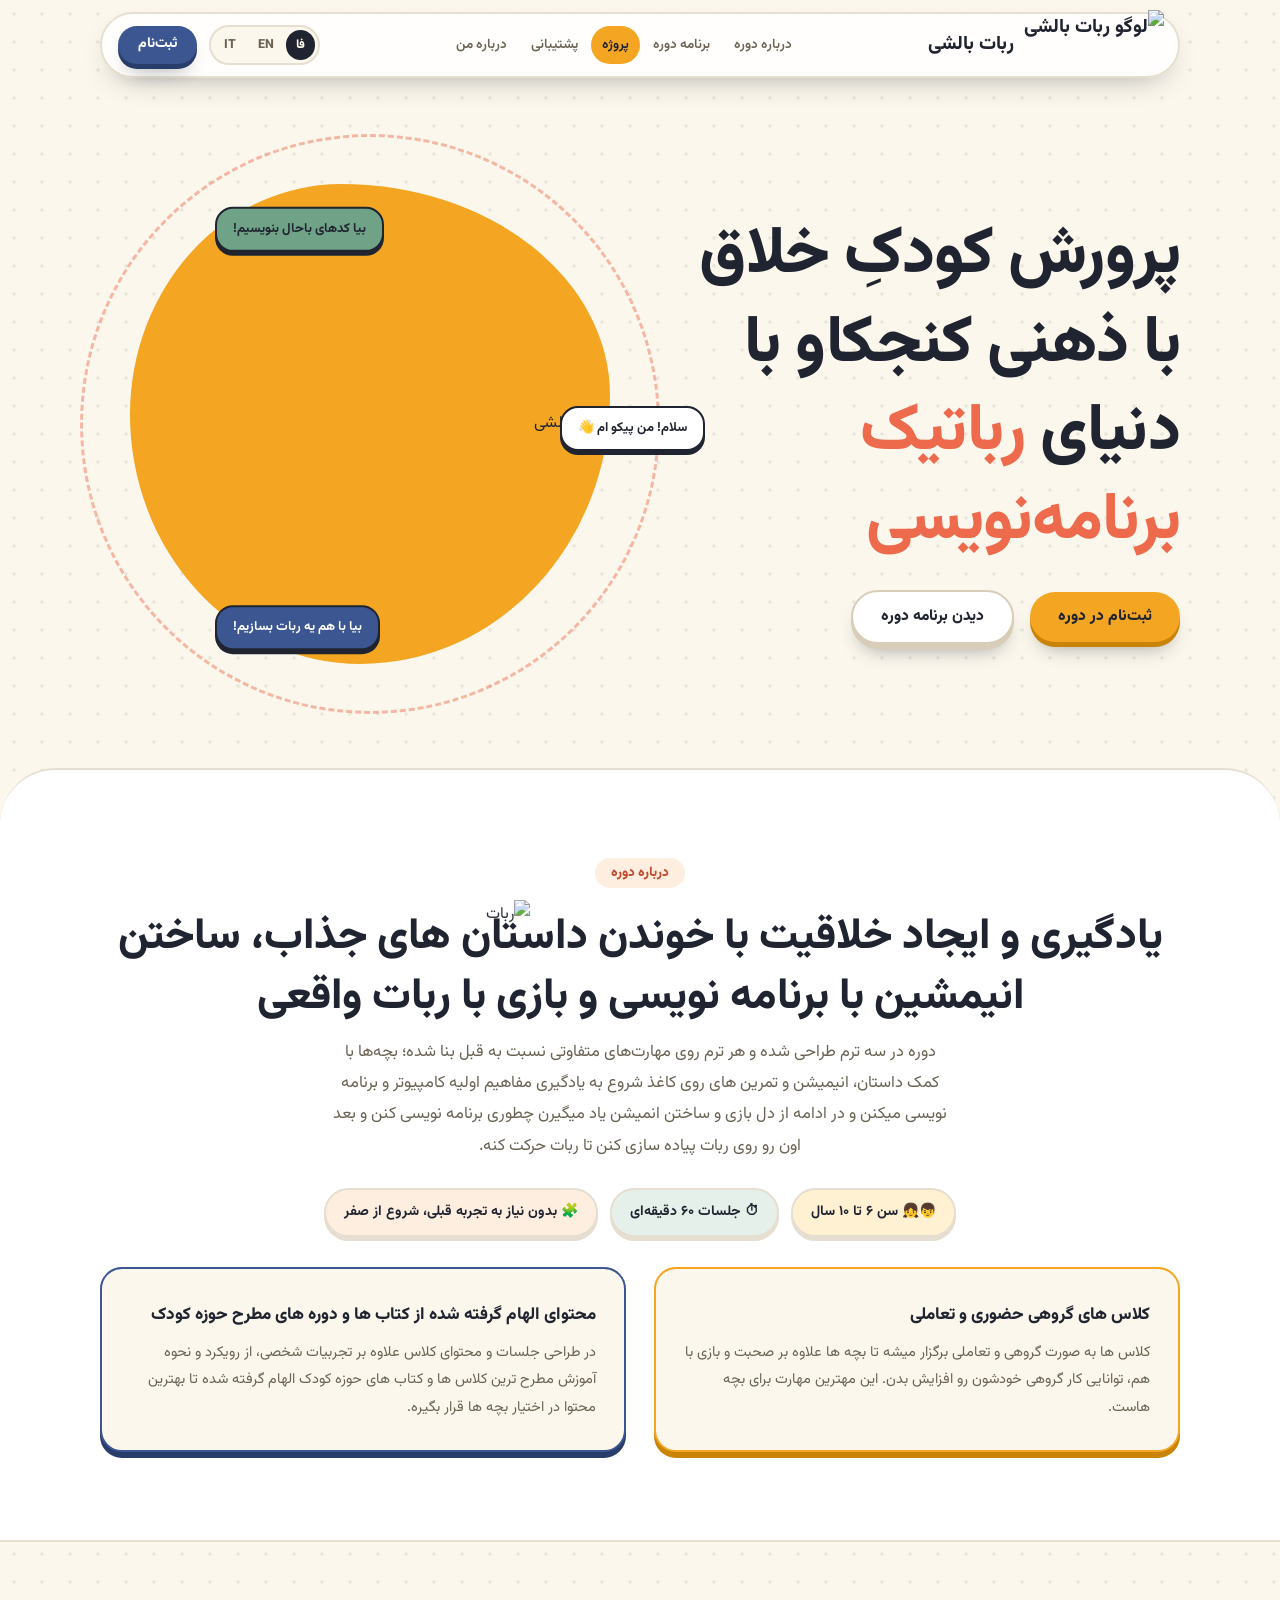
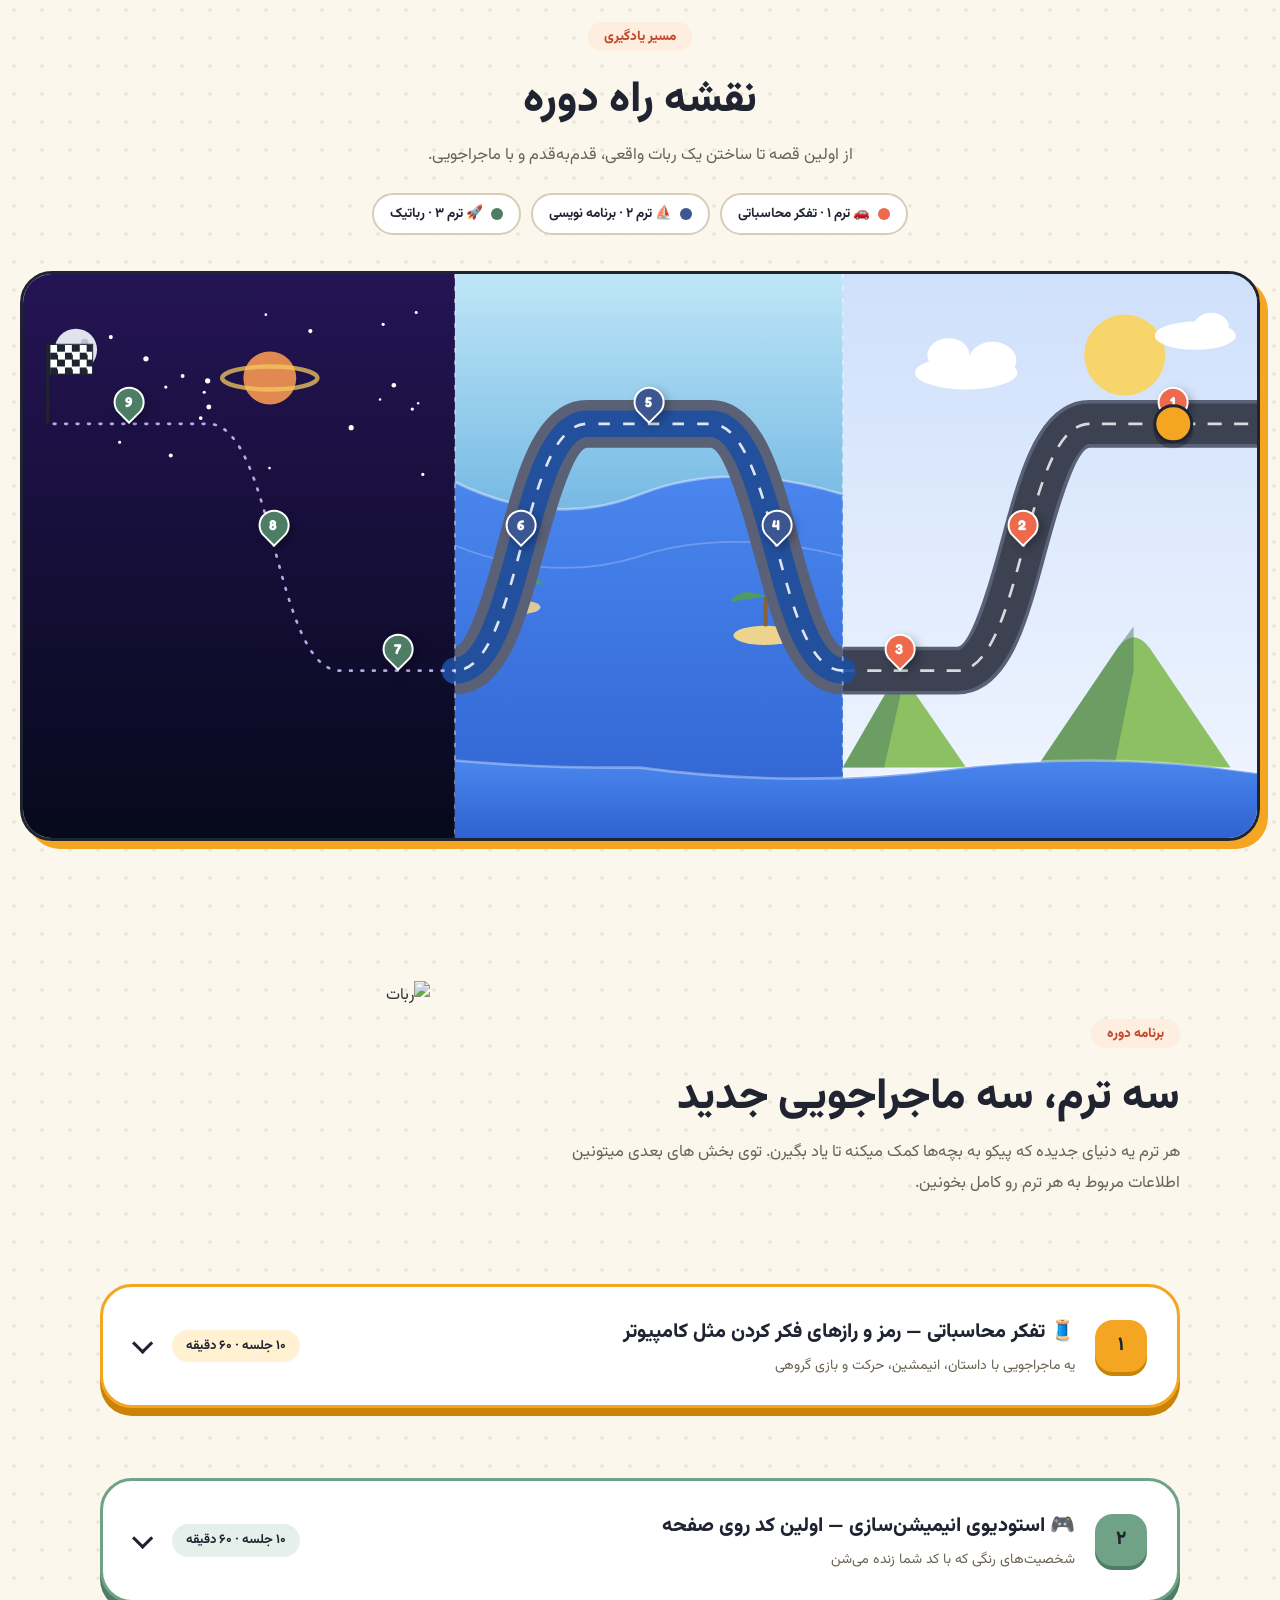
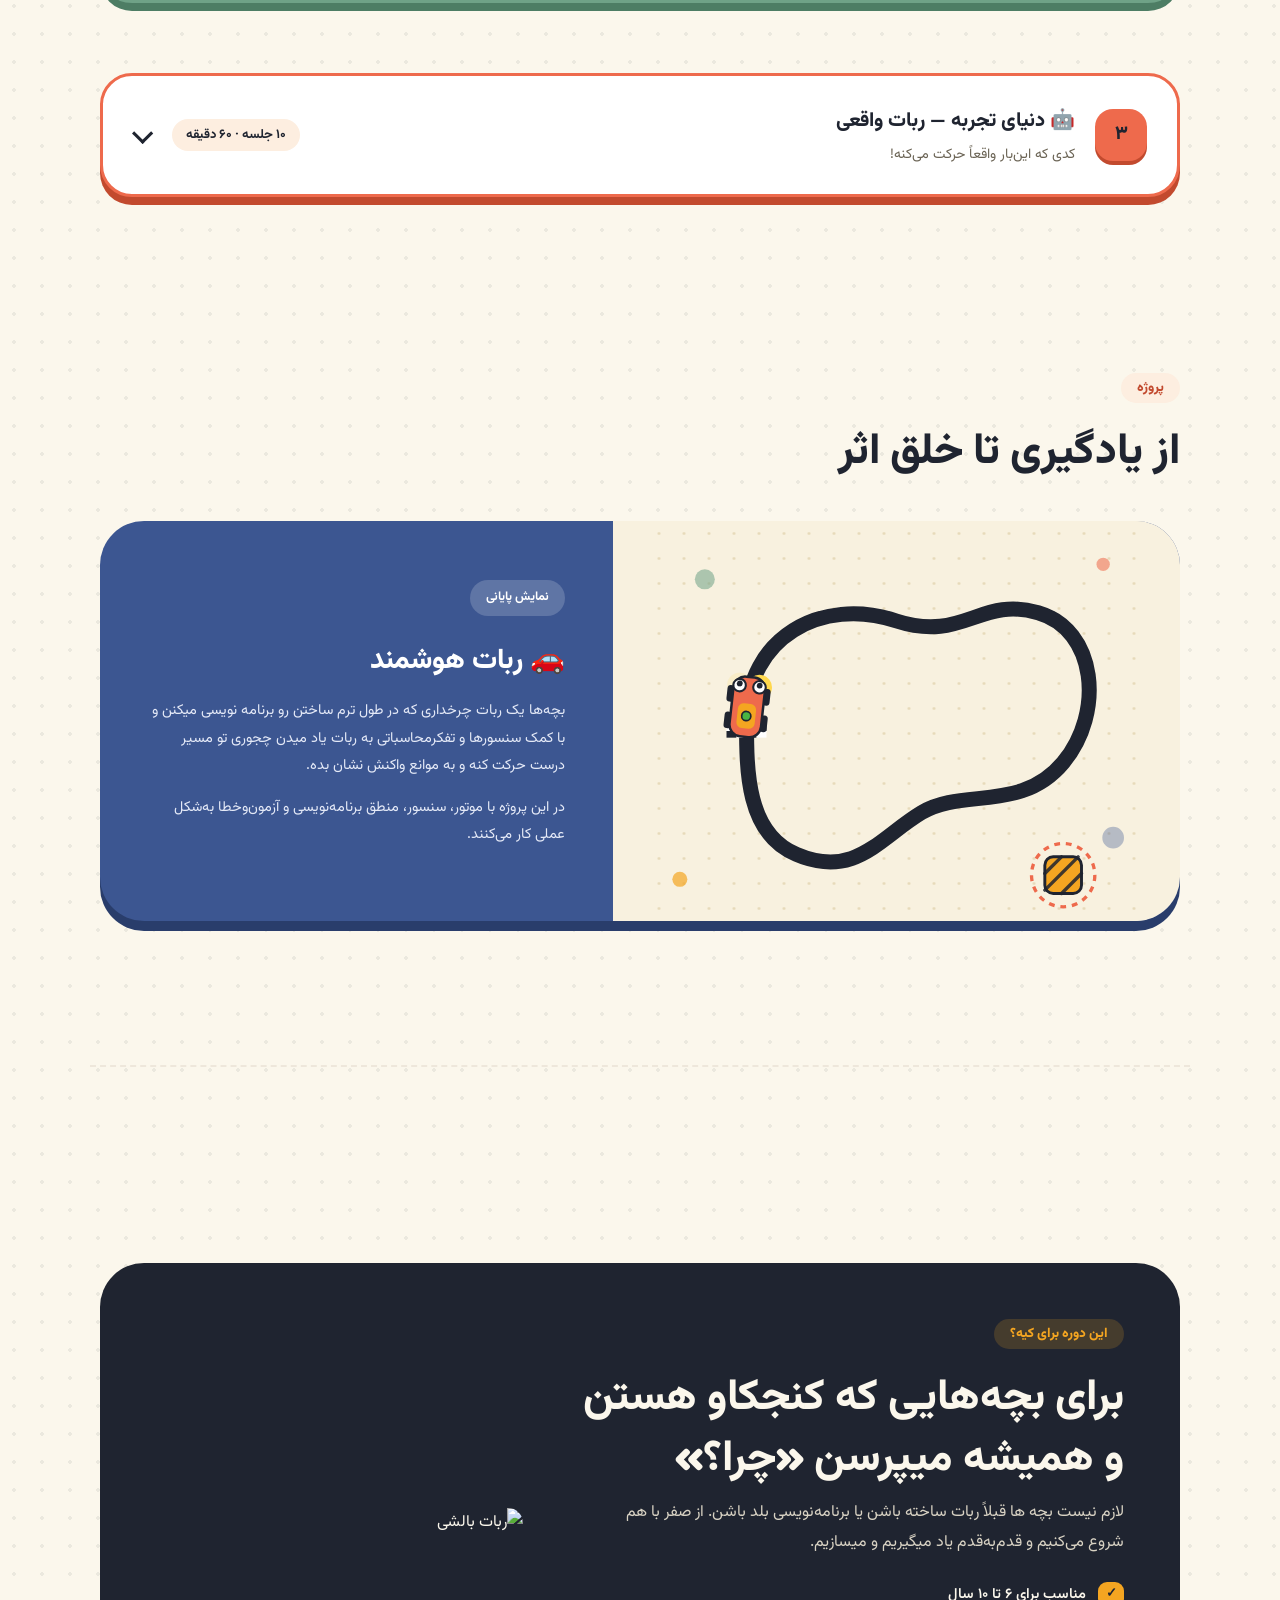
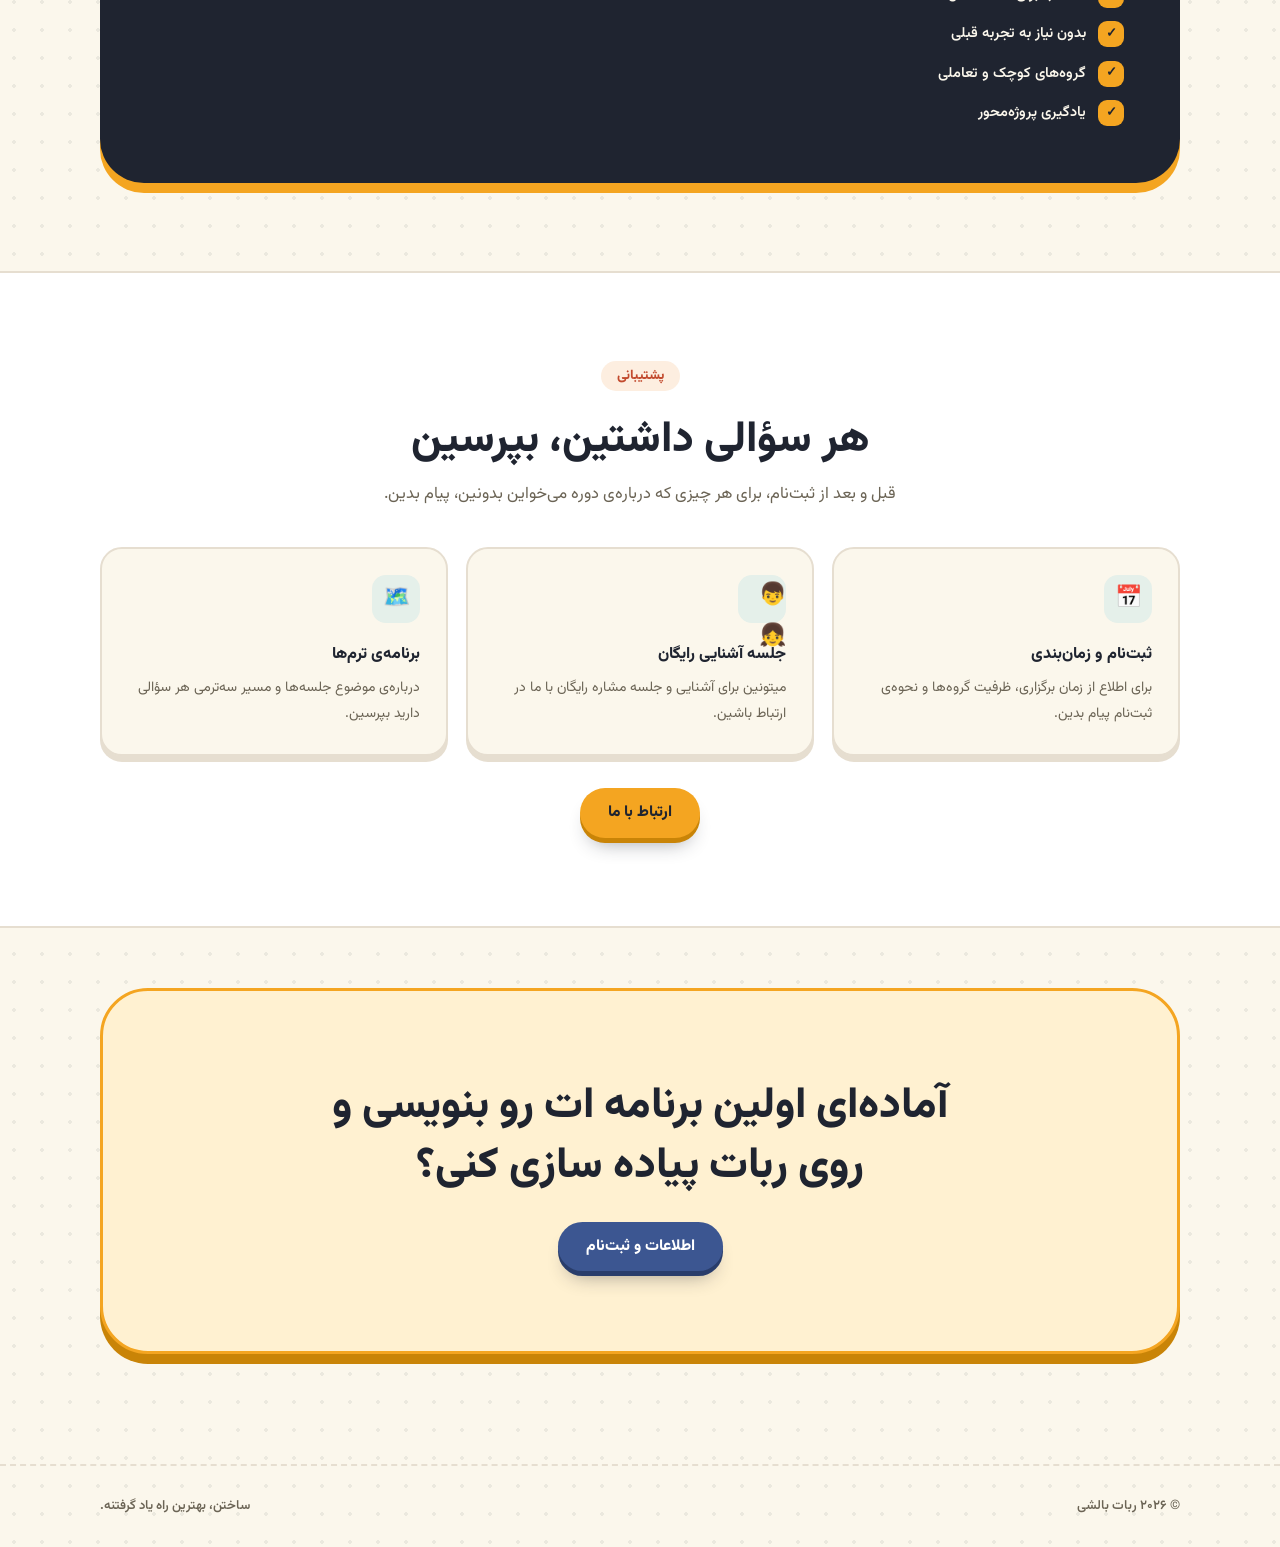
==== commit 0c9e15f3: "add Eng It to site" ====
--- a/index.html
+++ b/index.html
@@ -12,9 +12,10 @@
 <head>
 <meta charset="UTF-8">
 <meta name="viewport" content="width=device-width, initial-scale=1.0">
-<title>ربات بالشی | دوره رباتیک و برنامه‌نویسی کودکان</title>
+<title data-i18n="title_home">ربات بالشی | دوره رباتیک و برنامه‌نویسی کودکان</title>
 
 <script>document.documentElement.classList.add('js');</script>
+<script>try{var l=localStorage.getItem('rubi-lang');if(l==='en'||l==='it'){document.documentElement.lang=l;document.documentElement.dir='ltr';}}catch(e){}</script>
 <link rel="preconnect" href="https://fonts.googleapis.com">
 <link rel="preconnect" href="https://fonts.gstatic.com" crossorigin>
 <link href="https://fonts.googleapis.com/css2?family=Fredoka:wght@500;600;700&family=Vazirmatn:wght@400;500;600;700;800&display=swap" rel="stylesheet">
@@ -26,7 +27,7 @@
 
 <header>
   <div class="wrap nav">
-    <a href="#" class="brand"><img src="assets/logo.png" alt="لوگو ربات بالشی" style="height: 70px; width: auto; vertical-align: middle;">ربات بالشی</a>
+    <a href="#" class="brand"><img src="assets/logo.png" alt="لوگو ربات بالشی" data-i18n-alt="alt_logo" style="height: 70px; width: auto; vertical-align: middle;"><span data-i18n="brand">ربات بالشی</span></a>
     <div class="nav-quick">
       <a href="#curriculum" data-i18n="nav_curriculum">برنامه دوره</a>
       <a href="instructor.html" data-i18n="nav_instructor">درباره من</a>
@@ -39,14 +40,14 @@
       <a href="instructor.html" data-i18n="nav_instructor">درباره من</a>
     </nav>
     <div class="nav-right">
-      <!-- <div class="switcher">
+      <div class="switcher">
         <div class="lang-group" role="group" aria-label="Language">
           <button class="lang-btn" data-lang="fa" onclick="setLang('fa')">فا</button>
           <button class="lang-btn" data-lang="en" onclick="setLang('en')">EN</button>
           <button class="lang-btn" data-lang="it" onclick="setLang('it')">IT</button>
         </div>
-        <button class="theme-btn" id="themeBtn" onclick="toggleTheme()" aria-label="Toggle theme">🌙</button>
-      </div> -->
+        <!-- <button class="theme-btn" id="themeBtn" onclick="toggleTheme()" aria-label="Toggle theme">🌙</button> -->
+      </div>
       <a href="#register" class="nav-cta" data-i18n="nav_cta">ثبت‌نام</a>
       <button type="button" class="menu-btn" id="menuBtn" aria-expanded="false" aria-controls="navLinks"><i></i><i></i><i></i><span class="sr-only" data-i18n="nav_menu">منو</span></button>
     </div>
@@ -71,14 +72,14 @@
           <div class="speech speech-1" data-i18n="speech_1">سلام! من ربات بالشی ام 👋</div>
           <div class="speech speech-2" data-i18n="speech_2">بیا با کمک من یه ربات بسازیم!</div>
           <div class="speech speech-3" data-i18n="speech_3">بیا با هم کدهای باحال بنویسیم!</div>
-        <img src="assets/pillowBot.png" alt="ربات بالشی" class="robot-head-img" data-depth="12" draggable="false">
+        <img src="assets/pillowBot.png" alt="ربات بالشی" data-i18n-alt="alt_robot_brand" class="robot-head-img" data-depth="12" draggable="false">
       </div>
     </div>
   </section>
 
   <!-- ABOUT / SOURCES -->
   <section class="about" id="about" style="position: relative;">
-     <img src="assets/pillowBot_majic.png" alt="ربات" class="moving-sticker pos-about-1" data-depth="14" draggable="false" style="width: 450px; top: 130px; left: 80px;">
+     <img src="assets/pillowBot_majic.png" alt="ربات" data-i18n-alt="alt_robot" class="moving-sticker pos-about-1" data-depth="14" draggable="false" style="width: 450px; top: 130px; left: 80px;">
     <div class="wrap">
       <div class="kicker" data-i18n="about_kicker">درباره دوره</div>
       <h2 data-i18n="about_h2" class="text-center">یادگیری قدم‌به‌قدم، از بازی تا کدنویسی واقعی</h2>
@@ -265,7 +266,7 @@
 
   <!-- CURRICULUM -->
   <section class="curriculum" id="curriculum" style="position: relative;">
-    <img src="assets/pillowBot_student.png" alt="ربات" class="moving-sticker pos-curr-1" data-depth="18" draggable="false" style="width: 400px; top: 50px; right: 850px;">
+    <img src="assets/pillowBot_student.png" alt="ربات" data-i18n-alt="alt_robot" class="moving-sticker pos-curr-1" data-depth="18" draggable="false" style="width: 400px; top: 50px; right: 850px;">
 
     <div class="wrap">
       <div class="kicker" data-i18n="curriculum_kicker">برنامه دوره</div>
@@ -275,7 +276,7 @@
       <div class="levels" id="curriculum-levels">
         <div class="level" id="level1">
           <div class="level-head" onclick="this.parentElement.classList.toggle('active')">
-            <div class="level-num">۱</div>
+            <div class="level-num" data-i18n="num1">۱</div>
             <div>
               <div class="level-title" data-i18n="level1_title"></div>
               <div class="level-sub" data-i18n="level1_sub"></div>
@@ -304,7 +305,7 @@
 
         <div class="level" id="level2">
           <div class="level-head" onclick="this.parentElement.classList.toggle('active')">
-            <div class="level-num">۲</div>
+            <div class="level-num" data-i18n="num2">۲</div>
             <div>
               <div class="level-title" data-i18n="level2_title"></div>
               <div class="level-sub" data-i18n="level2_sub"></div>
@@ -334,7 +335,7 @@
         <div class="level" id="level3">
         <div class="level-mascot"></div>
           <div class="level-head" onclick="this.parentElement.classList.toggle('active')">
-            <div class="level-num">۳</div>
+            <div class="level-num" data-i18n="num3">۳</div>
             <div>
               <div class="level-title" data-i18n="level3_title">🤖 دنیای تجربه — ربات واقعی</div>
               <div class="level-sub" data-i18n="level3_sub">کدی که این‌بار واقعاً حرکت می‌کنه!</div>
@@ -488,7 +489,7 @@
           <div class="age-line" data-i18n="age_line1">سطح: مقدماتی</div>
           <div class="age-line" data-i18n="age_line2">پیش‌نیاز: ندارد</div>
         </div> -->
-        <img src="assets/pillowBot.png" alt="ربات بالشی" class="robot-head-img" data-depth="12" draggable="false">
+        <img src="assets/pillowBot.png" alt="ربات بالشی" data-i18n-alt="alt_robot_brand" class="robot-head-img" data-depth="12" draggable="false">
       </div>
     </div>
   </section>
@@ -531,7 +532,7 @@
       <!-- <p data-i18n="cta_p">برای اطلاع از زمان برگزاری، ظرفیت و نحوه ثبت‌نام با ما در تماس باش.</p> -->
       <p></p>
       <p></p>
-      <a href="https://t.me/Pill0wman" class="btn btn-solid" onclick="window.location.href='https://t.me/Pill0wman'; return false;">اطلاعات و ثبت‌نام</a>
+      <a href="https://t.me/Pill0wman" class="btn btn-solid" onclick="window.location.href='https://t.me/Pill0wman'; return false;" data-i18n="cta_btn">اطلاعات و ثبت‌نام</a>
     </div>
   </section>
 </main>
